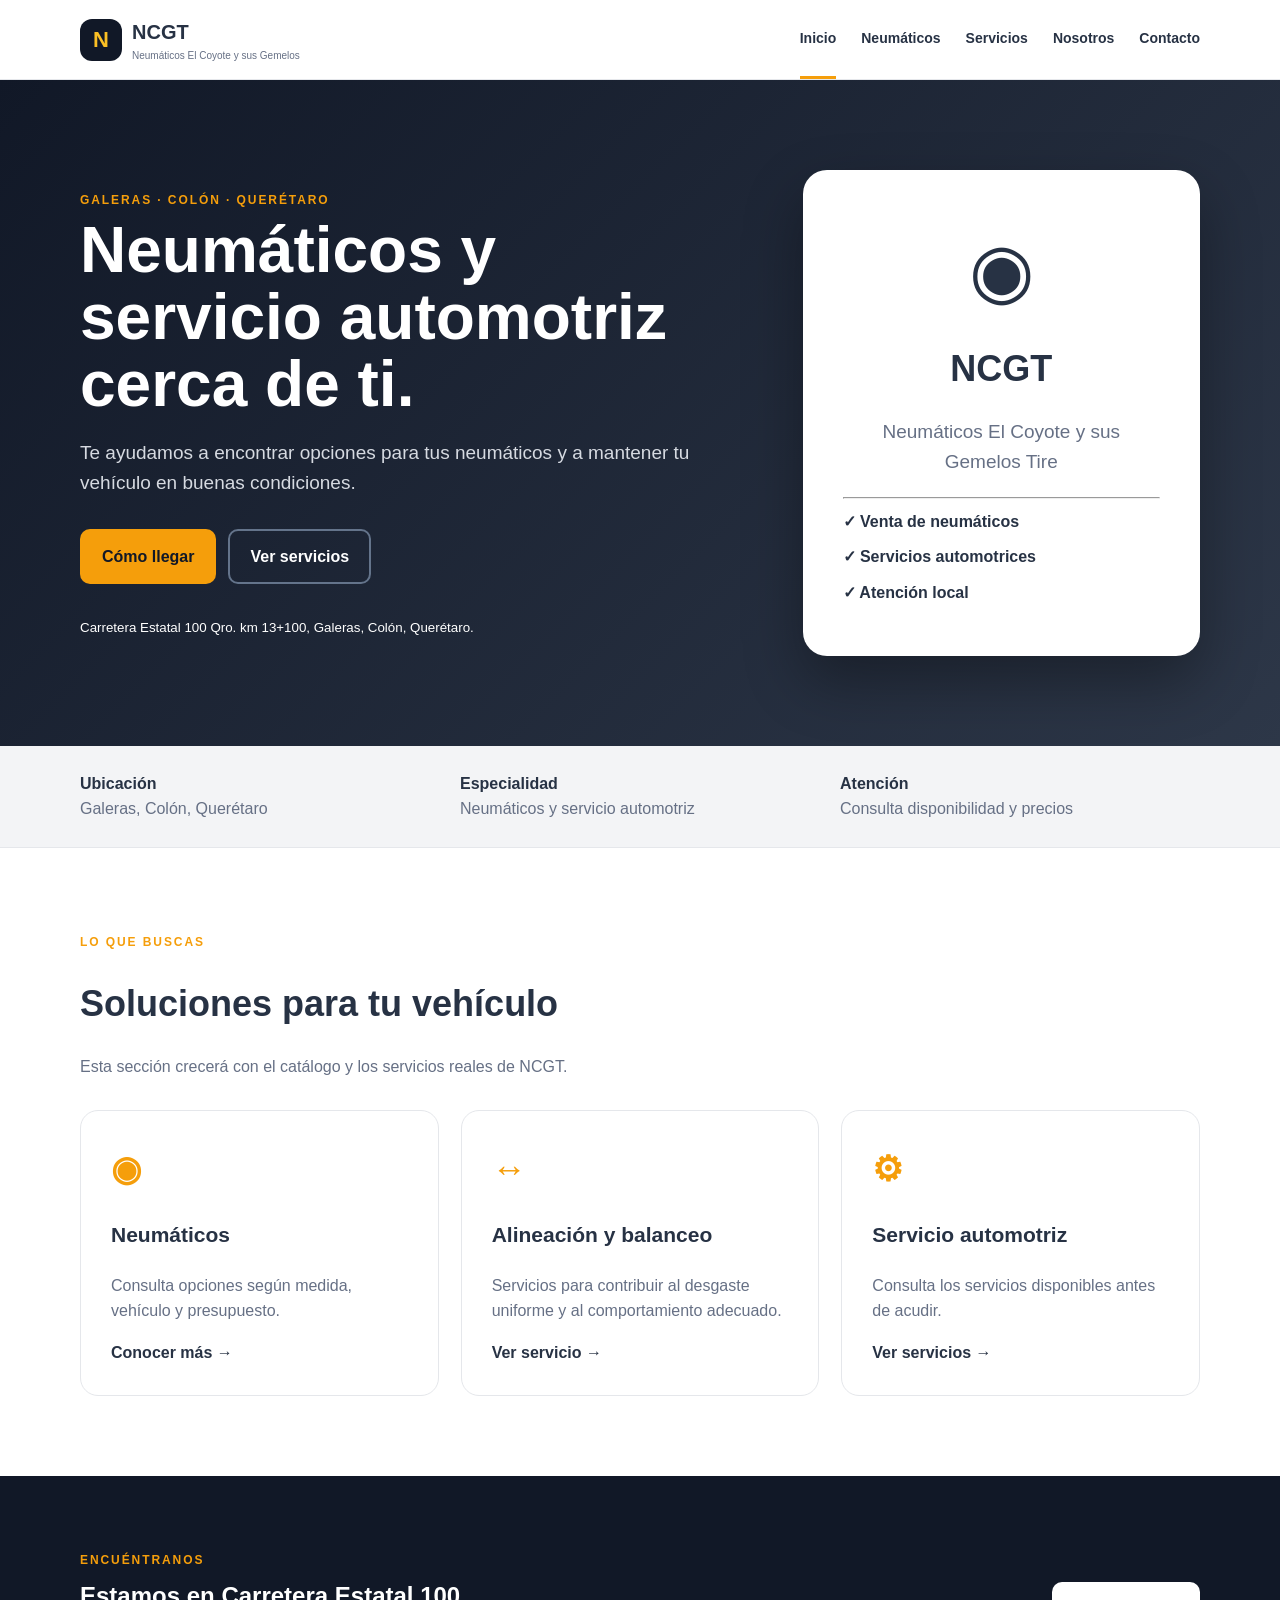
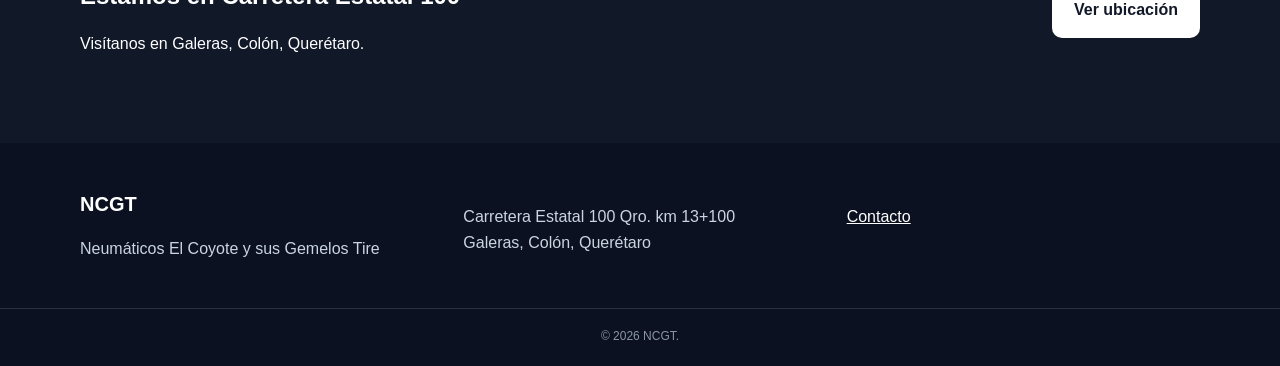
==== index.html @ edb780bc "Add files via upload" ====
<!doctype html><html lang="es-MX"><head>
<meta charset="utf-8"><meta name="viewport" content="width=device-width,initial-scale=1">
<title>NCGT | Neumáticos en Galeras, Querétaro</title>
<meta name="description" content="NCGT - Neumáticos El Coyote y sus Gemelos Tire. Venta de neumáticos y servicios automotrices en Galeras, Colón, Querétaro.">
<meta name="robots" content="index,follow"><link rel="stylesheet" href="assets/css/styles.css">
<script type="application/ld+json">{"@context":"https://schema.org","@type":"TireShop","name":"NCGT - Neumáticos El Coyote y sus Gemelos Tire","address":{"@type":"PostalAddress","streetAddress":"Carretera Estatal 100 Qro. km 13+100","addressLocality":"Galeras","addressRegion":"Querétaro","addressCountry":"MX"},"areaServed":["Galeras","Colón","Querétaro"],"sameAs":[]}</script>
</head><body>
<header><div class="container nav"><a class="brand" href="index.html"><b>N</b><span><strong>NCGT</strong><small>Neumáticos El Coyote y sus Gemelos</small></span></a><button class="menu">☰</button><nav><a class="active" href="index.html">Inicio</a><a href="neumaticos.html">Neumáticos</a><a href="servicios.html">Servicios</a><a href="nosotros.html">Nosotros</a><a href="contacto.html">Contacto</a></nav></div></header>
<main>
<section class="hero"><div class="container hero-grid"><div><label>GALERAS · COLÓN · QUERÉTARO</label><h1>Neumáticos y servicio automotriz cerca de ti.</h1><p>Te ayudamos a encontrar opciones para tus neumáticos y a mantener tu vehículo en buenas condiciones.</p><div class="actions"><a class="btn primary" href="contacto.html">Cómo llegar</a><a class="btn outline" href="servicios.html">Ver servicios</a></div><small>Carretera Estatal 100 Qro. km 13+100, Galeras, Colón, Querétaro.</small></div><div class="hero-card"><div class="wheel">◉</div><h2>NCGT</h2><p>Neumáticos El Coyote y sus Gemelos Tire</p><hr><strong>✓ Venta de neumáticos</strong><strong>✓ Servicios automotrices</strong><strong>✓ Atención local</strong></div></div></section>
<section class="strip"><div class="container strip-grid"><div><b>Ubicación</b><span>Galeras, Colón, Querétaro</span></div><div><b>Especialidad</b><span>Neumáticos y servicio automotriz</span></div><div><b>Atención</b><span>Consulta disponibilidad y precios</span></div></div></section>
<section class="section"><div class="container"><label>LO QUE BUSCAS</label><h2>Soluciones para tu vehículo</h2><p class="muted">Esta sección crecerá con el catálogo y los servicios reales de NCGT.</p><div class="cards"><article><i>◉</i><h3>Neumáticos</h3><p>Consulta opciones según medida, vehículo y presupuesto.</p><a href="neumaticos.html">Conocer más →</a></article><article><i>↔</i><h3>Alineación y balanceo</h3><p>Servicios para contribuir al desgaste uniforme y al comportamiento adecuado.</p><a href="servicios.html#alineacion">Ver servicio →</a></article><article><i>⚙</i><h3>Servicio automotriz</h3><p>Consulta los servicios disponibles antes de acudir.</p><a href="servicios.html">Ver servicios →</a></article></div></div></section>
<section class="dark"><div class="container cta"><div><label>ENCUÉNTRANOS</label><h2>Estamos en Carretera Estatal 100</h2><p>Visítanos en Galeras, Colón, Querétaro.</p></div><a class="btn light" href="contacto.html">Ver ubicación</a></div></section>
</main><footer><div class="container foot"><div><b>NCGT</b><p>Neumáticos El Coyote y sus Gemelos Tire</p></div><p>Carretera Estatal 100 Qro. km 13+100<br>Galeras, Colón, Querétaro</p><p><a href="contacto.html">Contacto</a></p></div><div class="bottom">© <span id="year"></span> NCGT.</div></footer><script src="assets/js/main.js"></script></body></html>
---- assets/css/styles.css ----
*{box-sizing:border-box} :root{--dark:#111827;--accent:#f59e0b;--text:#273244;--muted:#667085;--border:#e5e7eb}body{margin:0;font-family:Arial,Helvetica,sans-serif;color:var(--text);line-height:1.6}a{color:inherit}.container{width:min(1120px,92%);margin:auto}header{position:sticky;top:0;z-index:10;background:#fff;border-bottom:1px solid var(--border)}.nav{min-height:76px;display:flex;align-items:center;justify-content:space-between}.brand{display:flex;align-items:center;gap:10px;text-decoration:none}.brand>b{width:42px;height:42px;border-radius:12px;background:var(--dark);color:#fbbf24;display:grid;place-items:center;font-size:22px}.brand strong{display:block;font-size:20px}.brand small{display:block;color:var(--muted);font-size:10px}.nav nav{display:flex;gap:25px}.nav nav a{text-decoration:none;font-weight:bold;font-size:14px;padding:27px 0;border-bottom:3px solid transparent}.nav nav a:hover,.nav nav a.active{border-color:var(--accent)}.menu{display:none;border:0;background:none;font-size:25px}.hero{background:linear-gradient(135deg,#111827,#2d3748);color:white;padding:90px 0}.hero-grid{display:grid;grid-template-columns:1.25fr .75fr;gap:60px;align-items:center}.hero h1,.page h1{font-size:clamp(40px,6vw,64px);line-height:1.05;margin:5px 0 20px}.hero p{font-size:19px;color:#d6dae1}.hero label,.page label,.section>div>label,.dark label{color:var(--accent);font-size:12px;font-weight:800;letter-spacing:.16em}.actions{display:flex;gap:12px;margin:30px 0}.btn{display:inline-block;padding:13px 20px;border-radius:10px;text-decoration:none;font-weight:800;border:2px solid transparent}.primary{background:var(--accent);color:#111827}.outline{border-color:#64748b;color:#fff}.light{background:#fff;color:#111827}.hero-card{background:#fff;color:var(--text);border-radius:24px;padding:40px;box-shadow:0 25px 60px #0005}.hero-card .wheel{text-align:center;font-size:75px}.hero-card h2{text-align:center;font-size:36px;margin:10px}.hero-card p{text-align:center;color:var(--muted)}.hero-card strong{display:block;margin:10px 0}.strip{background:#f3f4f6;border-bottom:1px solid var(--border)}.strip-grid{display:grid;grid-template-columns:repeat(3,1fr);padding:25px 0;gap:20px}.strip-grid div{display:grid}.strip-grid span,.muted{color:var(--muted)}.section{padding:80px 0}.section h2{font-size:36px;line-height:1.15}.cards{display:grid;grid-template-columns:repeat(3,1fr);gap:22px;margin-top:30px}.cards article{padding:30px;border:1px solid var(--border);border-radius:18px}.cards i{font-size:35px;color:var(--accent);font-style:normal;font-weight:bold}.cards h3{font-size:21px}.cards p{color:var(--muted)}.cards a{font-weight:bold;text-decoration:none}.dark{background:var(--dark);color:white;padding:70px 0}.cta{display:flex;align-items:center;justify-content:space-between}.cta h2{margin:5px 0}.page{padding:75px 0;background:var(--dark);color:white}.page p{font-size:18px;color:#cbd5e1;max-width:720px}.box{margin-top:40px;padding:30px;border-radius:18px;background:#fff8e7;border:1px solid #f4d37d}.services{display:grid;gap:10px}.services article{display:grid;grid-template-columns:70px 1fr;gap:25px;padding:28px;border-bottom:1px solid var(--border)}.services article>b{color:var(--accent);font-size:24px}.services h2{margin:0;font-size:25px}.narrow{max-width:820px}.contact{display:grid;grid-template-columns:1fr 1fr;gap:35px}footer{background:#0b1120;color:#cbd5e1;padding:45px 0 20px}.foot{display:grid;grid-template-columns:1fr 1fr 1fr;gap:30px}.foot b{color:#fff;font-size:20px}.foot a{color:#fff}.bottom{text-align:center;border-top:1px solid #273244;margin-top:30px;padding-top:18px;font-size:12px;color:#8995a8}@media(max-width:800px){.nav nav{display:none;position:absolute;top:76px;left:0;right:0;background:#fff;padding:10px 4%;flex-direction:column;gap:0}.nav nav.open{display:flex}.nav nav a{padding:12px 0}.menu{display:block}.hero{padding:60px 0}.hero-grid,.contact{grid-template-columns:1fr}.cards,.strip-grid,.foot{grid-template-columns:1fr}.section{padding:60px 0}.cta{display:grid;gap:25px}}
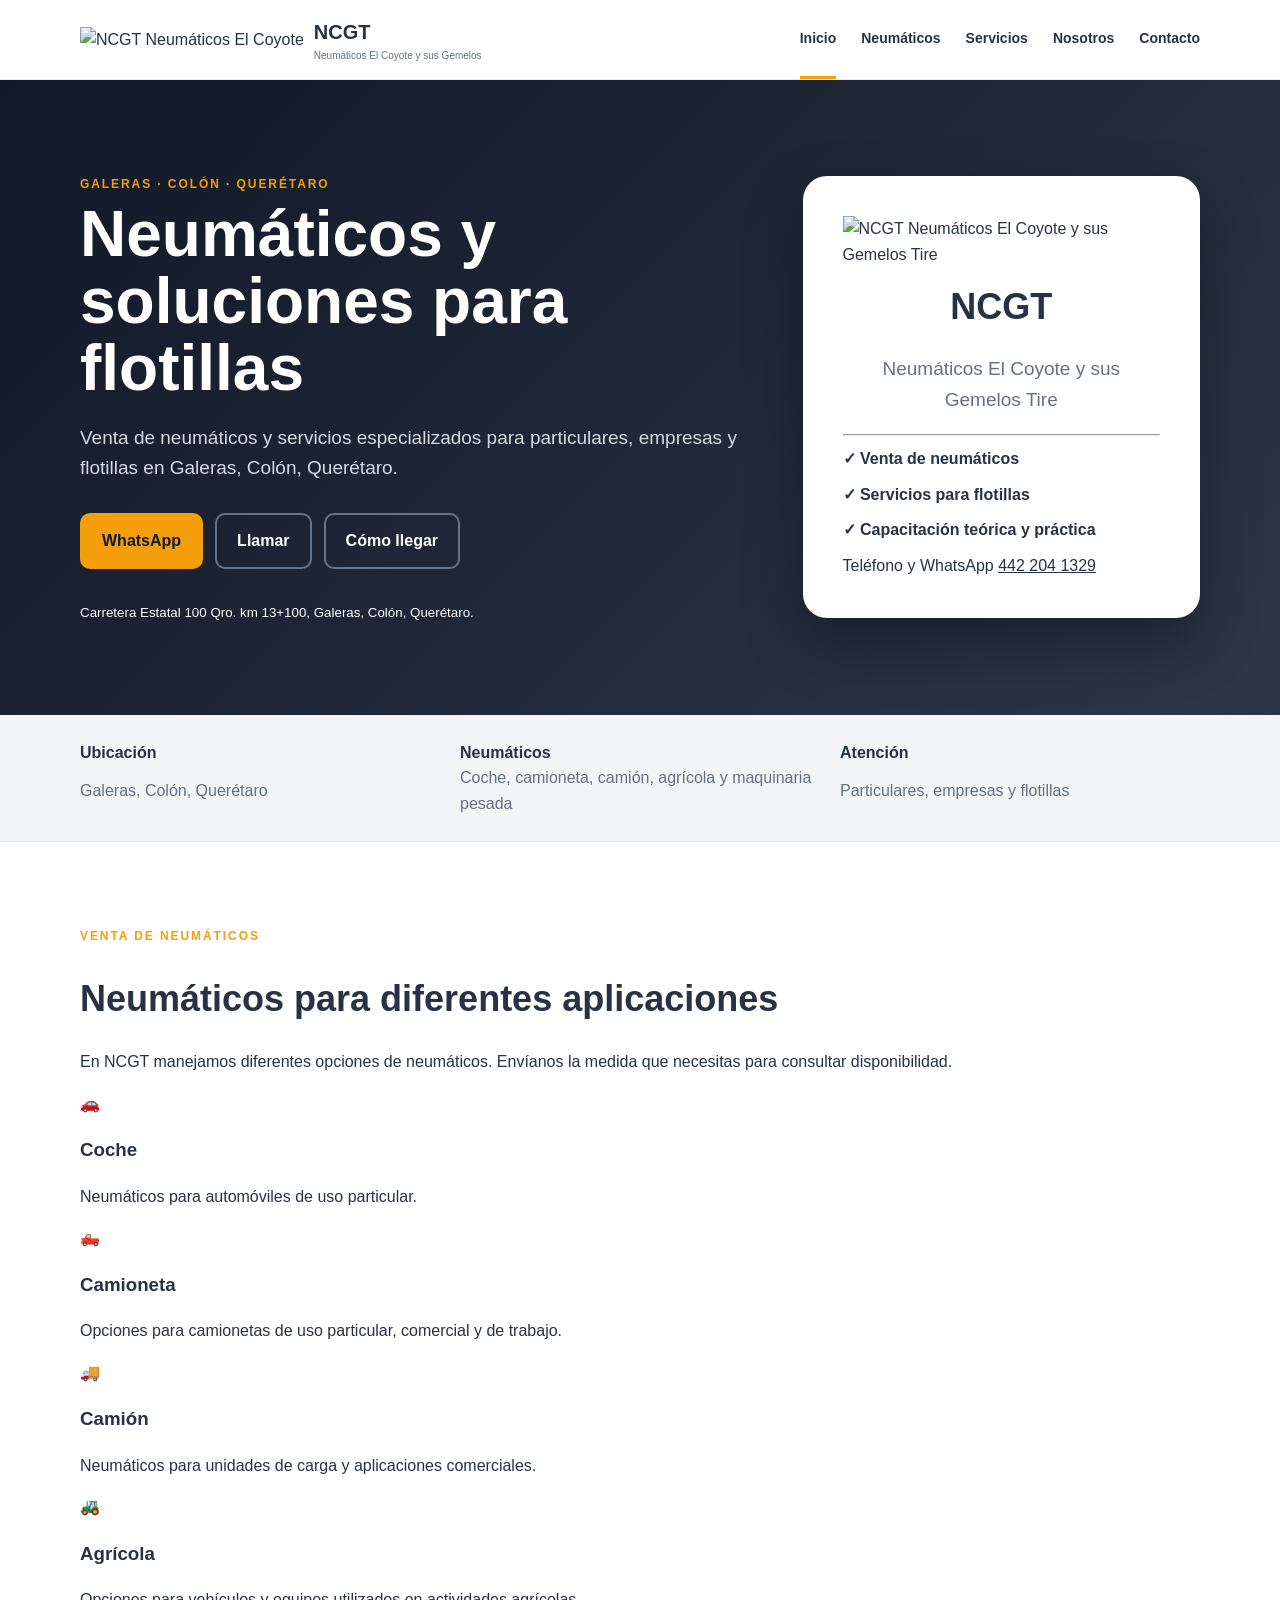
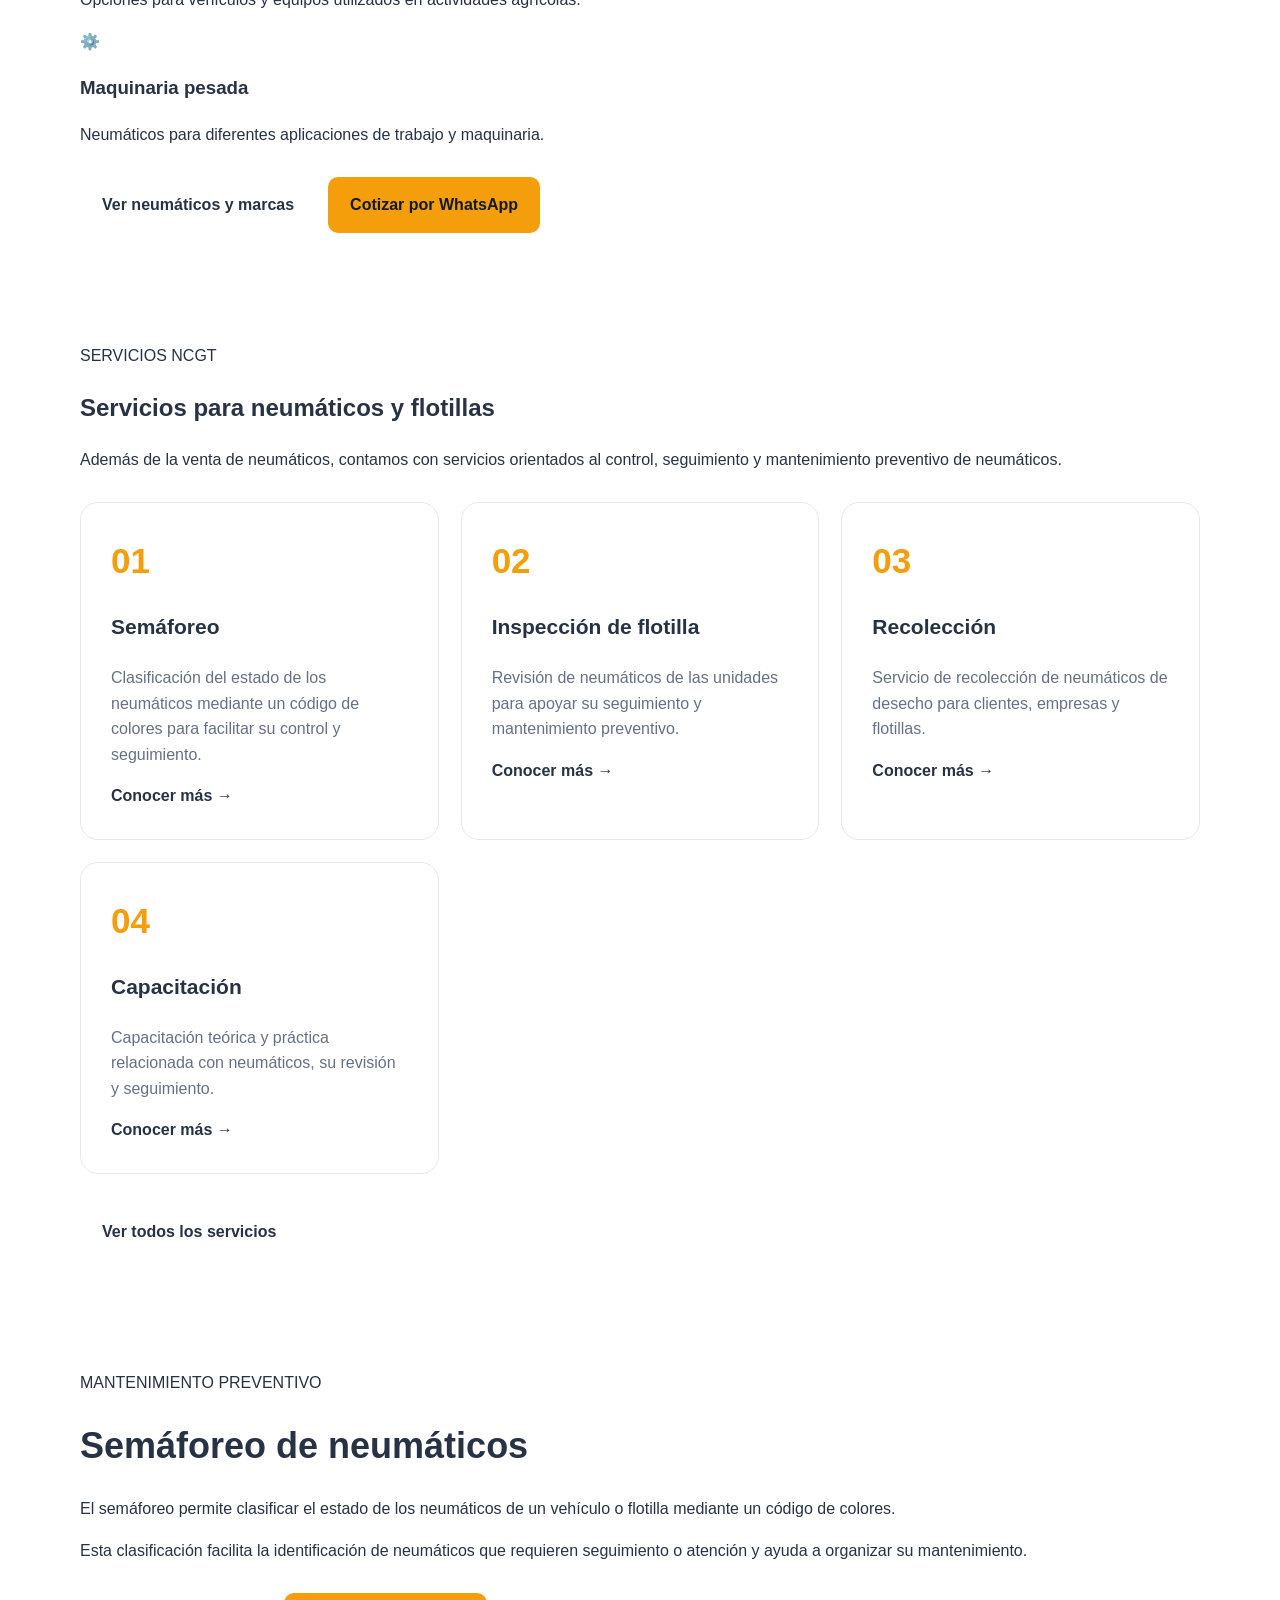
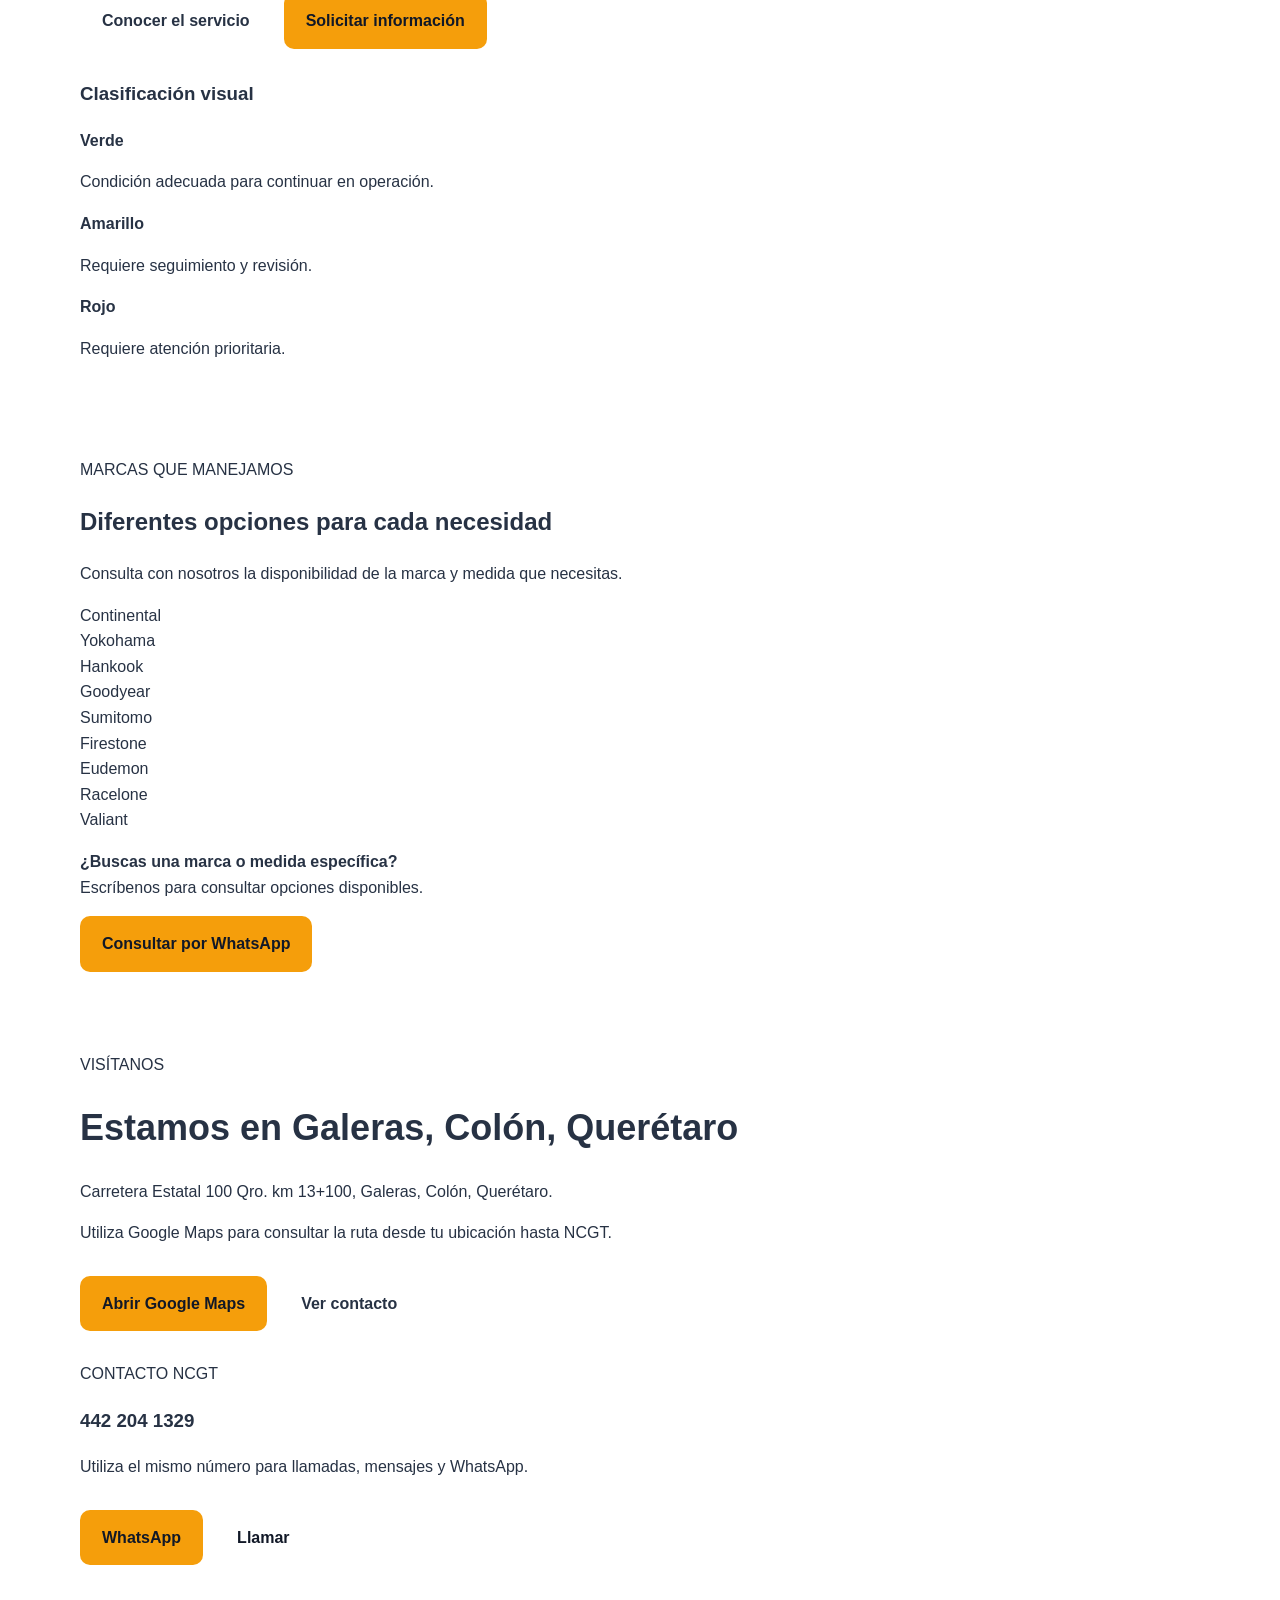
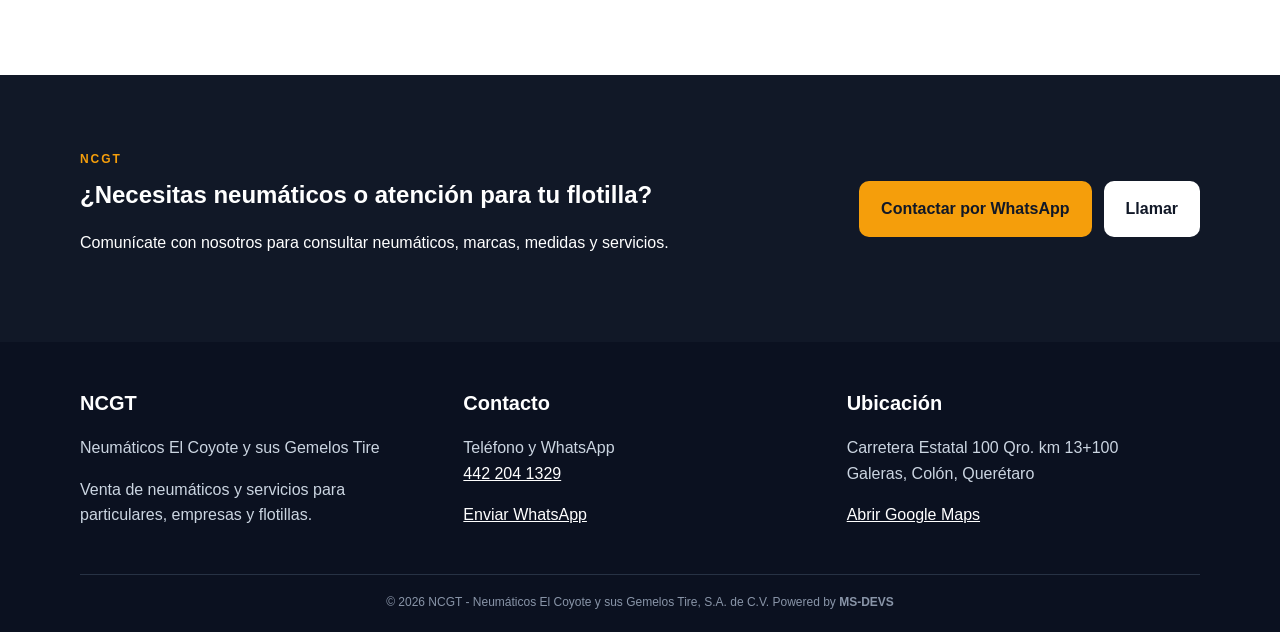
==== commit 7f314977: "Update index.html Actualiza sitio NCGT" ====
--- a/index.html
+++ b/index.html
@@ -1,14 +1,1072 @@
-<!doctype html><html lang="es-MX"><head>
-<meta charset="utf-8"><meta name="viewport" content="width=device-width,initial-scale=1">
-<title>NCGT | Neumáticos en Galeras, Querétaro</title>
-<meta name="description" content="NCGT - Neumáticos El Coyote y sus Gemelos Tire. Venta de neumáticos y servicios automotrices en Galeras, Colón, Querétaro.">
-<meta name="robots" content="index,follow"><link rel="stylesheet" href="assets/css/styles.css">
-<script type="application/ld+json">{"@context":"https://schema.org","@type":"TireShop","name":"NCGT - Neumáticos El Coyote y sus Gemelos Tire","address":{"@type":"PostalAddress","streetAddress":"Carretera Estatal 100 Qro. km 13+100","addressLocality":"Galeras","addressRegion":"Querétaro","addressCountry":"MX"},"areaServed":["Galeras","Colón","Querétaro"],"sameAs":[]}</script>
-</head><body>
-<header><div class="container nav"><a class="brand" href="index.html"><b>N</b><span><strong>NCGT</strong><small>Neumáticos El Coyote y sus Gemelos</small></span></a><button class="menu">☰</button><nav><a class="active" href="index.html">Inicio</a><a href="neumaticos.html">Neumáticos</a><a href="servicios.html">Servicios</a><a href="nosotros.html">Nosotros</a><a href="contacto.html">Contacto</a></nav></div></header>
-<main>
-<section class="hero"><div class="container hero-grid"><div><label>GALERAS · COLÓN · QUERÉTARO</label><h1>Neumáticos y servicio automotriz cerca de ti.</h1><p>Te ayudamos a encontrar opciones para tus neumáticos y a mantener tu vehículo en buenas condiciones.</p><div class="actions"><a class="btn primary" href="contacto.html">Cómo llegar</a><a class="btn outline" href="servicios.html">Ver servicios</a></div><small>Carretera Estatal 100 Qro. km 13+100, Galeras, Colón, Querétaro.</small></div><div class="hero-card"><div class="wheel">◉</div><h2>NCGT</h2><p>Neumáticos El Coyote y sus Gemelos Tire</p><hr><strong>✓ Venta de neumáticos</strong><strong>✓ Servicios automotrices</strong><strong>✓ Atención local</strong></div></div></section>
-<section class="strip"><div class="container strip-grid"><div><b>Ubicación</b><span>Galeras, Colón, Querétaro</span></div><div><b>Especialidad</b><span>Neumáticos y servicio automotriz</span></div><div><b>Atención</b><span>Consulta disponibilidad y precios</span></div></div></section>
-<section class="section"><div class="container"><label>LO QUE BUSCAS</label><h2>Soluciones para tu vehículo</h2><p class="muted">Esta sección crecerá con el catálogo y los servicios reales de NCGT.</p><div class="cards"><article><i>◉</i><h3>Neumáticos</h3><p>Consulta opciones según medida, vehículo y presupuesto.</p><a href="neumaticos.html">Conocer más →</a></article><article><i>↔</i><h3>Alineación y balanceo</h3><p>Servicios para contribuir al desgaste uniforme y al comportamiento adecuado.</p><a href="servicios.html#alineacion">Ver servicio →</a></article><article><i>⚙</i><h3>Servicio automotriz</h3><p>Consulta los servicios disponibles antes de acudir.</p><a href="servicios.html">Ver servicios →</a></article></div></div></section>
-<section class="dark"><div class="container cta"><div><label>ENCUÉNTRANOS</label><h2>Estamos en Carretera Estatal 100</h2><p>Visítanos en Galeras, Colón, Querétaro.</p></div><a class="btn light" href="contacto.html">Ver ubicación</a></div></section>
-</main><footer><div class="container foot"><div><b>NCGT</b><p>Neumáticos El Coyote y sus Gemelos Tire</p></div><p>Carretera Estatal 100 Qro. km 13+100<br>Galeras, Colón, Querétaro</p><p><a href="contacto.html">Contacto</a></p></div><div class="bottom">© <span id="year"></span> NCGT.</div></footer><script src="assets/js/main.js"></script></body></html>+<!DOCTYPE html>
+<html lang="es-MX">
+
+<head>
+
+    <meta charset="UTF-8">
+
+    <meta name="viewport" content="width=device-width, initial-scale=1.0">
+
+    <title>
+        Neumáticos en Galeras, Querétaro | NCGT El Coyote
+    </title>
+
+    <meta name="description"
+        content="Venta de neumáticos y servicios para flotillas en Galeras, Colón, Querétaro. NCGT El Coyote: neumáticos, semáforeo, inspección de flotillas y capacitación.">
+
+    <meta name="robots" content="index, follow">
+
+    <link rel="stylesheet" href="assets/css/styles.css">
+
+
+    <!-- ========================================
+       DATOS ESTRUCTURADOS
+  ========================================= -->
+
+    <script type="application/ld+json">
+  {
+    "@context": "https://schema.org",
+    "@type": "TireShop",
+    "name": "NCGT - Neumáticos El Coyote y sus Gemelos Tire",
+    "description": "Venta de neumáticos y servicios especializados para particulares, empresas y flotillas.",
+    "telephone": "+52 442 204 1329",
+    "address": {
+      "@type": "PostalAddress",
+      "streetAddress": "Carretera Estatal 100 Qro. km 13+100",
+      "addressLocality": "Galeras",
+      "addressRegion": "Querétaro",
+      "addressCountry": "MX"
+    },
+    "areaServed": [
+      "Galeras",
+      "Colón",
+      "Querétaro"
+    ]
+  }
+  </script>
+
+</head>
+
+
+<body>
+
+
+    <!-- ========================================
+     HEADER
+========================================= -->
+
+    <header>
+
+        <div class="container nav">
+
+            <a class="brand" href="index.html" aria-label="NCGT - Inicio">
+
+                <img src="assets/img/logo-ncgt.jpeg" alt="NCGT Neumáticos El Coyote" class="brand-logo">
+
+                <span>
+
+                    <strong>
+                        NCGT
+                    </strong>
+
+                    <small>
+                        Neumáticos El Coyote y sus Gemelos
+                    </small>
+
+                </span>
+
+            </a>
+
+
+            <button class="menu" aria-label="Abrir menú" aria-expanded="false">
+                ☰
+            </button>
+
+
+            <nav>
+
+                <a href="index.html" class="active">
+                    Inicio
+                </a>
+
+                <a href="neumaticos.html">
+                    Neumáticos
+                </a>
+
+                <a href="servicios.html">
+                    Servicios
+                </a>
+
+                <a href="nosotros.html">
+                    Nosotros
+                </a>
+
+                <a href="contacto.html">
+                    Contacto
+                </a>
+
+            </nav>
+
+        </div>
+
+    </header>
+
+
+
+    <main>
+
+
+        <!-- ========================================
+     HERO
+========================================= -->
+
+        <section class="hero">
+
+            <div class="container hero-grid">
+
+
+                <!-- TEXTO -->
+
+                <div>
+
+                    <label>
+                        GALERAS · COLÓN · QUERÉTARO
+                    </label>
+
+
+                    <h1>
+                        Neumáticos y soluciones para flotillas
+                    </h1>
+
+
+                    <p>
+                        Venta de neumáticos y servicios especializados
+                        para particulares, empresas y flotillas en
+                        Galeras, Colón, Querétaro.
+                    </p>
+
+
+                    <div class="actions">
+
+                        <a class="btn primary"
+                            href="https://wa.me/524422041329?text=Hola%20NCGT%2C%20quiero%20solicitar%20informaci%C3%B3n."
+                            target="_blank" rel="noopener">
+                            WhatsApp
+                        </a>
+
+
+                        <a class="btn outline" href="tel:+524422041329">
+                            Llamar
+                        </a>
+
+
+                        <a class="btn outline" href="contacto.html">
+                            Cómo llegar
+                        </a>
+
+                    </div>
+
+
+                    <small>
+                        Carretera Estatal 100 Qro. km 13+100,
+                        Galeras, Colón, Querétaro.
+                    </small>
+
+                </div>
+
+
+
+                <!-- TARJETA PRINCIPAL -->
+
+                <div class="hero-card">
+
+                    <img src="assets/img/logo-ncgt.jpeg" alt="NCGT Neumáticos El Coyote y sus Gemelos Tire"
+                        class="hero-logo">
+
+
+                    <h2>
+                        NCGT
+                    </h2>
+
+
+                    <p>
+                        Neumáticos El Coyote y sus Gemelos Tire
+                    </p>
+
+
+                    <hr>
+
+
+                    <strong>
+                        ✓ Venta de neumáticos
+                    </strong>
+
+                    <strong>
+                        ✓ Servicios para flotillas
+                    </strong>
+
+                    <strong>
+                        ✓ Capacitación teórica y práctica
+                    </strong>
+
+
+                    <div class="hero-contact">
+
+                        <span>
+                            Teléfono y WhatsApp
+                        </span>
+
+                        <a href="tel:+524422041329">
+                            442 204 1329
+                        </a>
+
+                    </div>
+
+                </div>
+
+
+            </div>
+
+        </section>
+
+
+
+        <!-- ========================================
+     INFORMACIÓN RÁPIDA
+========================================= -->
+
+        <section class="strip">
+
+            <div class="container strip-grid">
+
+
+                <div>
+
+                    <b>
+                        Ubicación
+                    </b>
+
+                    <span>
+                        Galeras, Colón, Querétaro
+                    </span>
+
+                </div>
+
+
+                <div>
+
+                    <b>
+                        Neumáticos
+                    </b>
+
+                    <span>
+                        Coche, camioneta, camión, agrícola y maquinaria pesada
+                    </span>
+
+                </div>
+
+
+                <div>
+
+                    <b>
+                        Atención
+                    </b>
+
+                    <span>
+                        Particulares, empresas y flotillas
+                    </span>
+
+                </div>
+
+
+            </div>
+
+        </section>
+
+
+
+        <!-- ========================================
+     NEUMÁTICOS
+========================================= -->
+
+        <section class="section">
+
+            <div class="container">
+
+
+                <label>
+                    VENTA DE NEUMÁTICOS
+                </label>
+
+
+                <h2>
+                    Neumáticos para diferentes aplicaciones
+                </h2>
+
+
+                <p class="section-intro">
+                    En NCGT manejamos diferentes opciones de neumáticos.
+                    Envíanos la medida que necesitas para consultar
+                    disponibilidad.
+                </p>
+
+
+
+                <div class="tire-grid">
+
+
+                    <article class="tire-card">
+
+                        <div class="tire-icon">
+                            🚗
+                        </div>
+
+                        <h3>
+                            Coche
+                        </h3>
+
+                        <p>
+                            Neumáticos para automóviles de uso particular.
+                        </p>
+
+                    </article>
+
+
+
+                    <article class="tire-card">
+
+                        <div class="tire-icon">
+                            🛻
+                        </div>
+
+                        <h3>
+                            Camioneta
+                        </h3>
+
+                        <p>
+                            Opciones para camionetas de uso particular,
+                            comercial y de trabajo.
+                        </p>
+
+                    </article>
+
+
+
+                    <article class="tire-card">
+
+                        <div class="tire-icon">
+                            🚚
+                        </div>
+
+                        <h3>
+                            Camión
+                        </h3>
+
+                        <p>
+                            Neumáticos para unidades de carga y
+                            aplicaciones comerciales.
+                        </p>
+
+                    </article>
+
+
+
+                    <article class="tire-card">
+
+                        <div class="tire-icon">
+                            🚜
+                        </div>
+
+                        <h3>
+                            Agrícola
+                        </h3>
+
+                        <p>
+                            Opciones para vehículos y equipos utilizados
+                            en actividades agrícolas.
+                        </p>
+
+                    </article>
+
+
+
+                    <article class="tire-card">
+
+                        <div class="tire-icon">
+                            ⚙️
+                        </div>
+
+                        <h3>
+                            Maquinaria pesada
+                        </h3>
+
+                        <p>
+                            Neumáticos para diferentes aplicaciones
+                            de trabajo y maquinaria.
+                        </p>
+
+                    </article>
+
+
+                </div>
+
+
+
+                <div class="actions">
+
+                    <a class="btn blue" href="neumaticos.html">
+                        Ver neumáticos y marcas
+                    </a>
+
+
+                    <a class="btn primary"
+                        href="https://wa.me/524422041329?text=Hola%20NCGT%2C%20quiero%20cotizar%20neum%C3%A1ticos.%20La%20medida%20que%20necesito%20es%3A%20"
+                        target="_blank" rel="noopener">
+                        Cotizar por WhatsApp
+                    </a>
+
+                </div>
+
+
+            </div>
+
+        </section>
+
+
+
+        <!-- ========================================
+     SERVICIOS
+========================================= -->
+
+        <section class="brands-section">
+
+            <div class="container">
+
+
+                <div class="brands-heading">
+
+                    <label>
+                        SERVICIOS NCGT
+                    </label>
+
+                    <h2>
+                        Servicios para neumáticos y flotillas
+                    </h2>
+
+                    <p>
+                        Además de la venta de neumáticos, contamos con
+                        servicios orientados al control, seguimiento y
+                        mantenimiento preventivo de neumáticos.
+                    </p>
+
+                </div>
+
+
+
+                <div class="cards">
+
+
+                    <!-- SEMÁFOREO -->
+
+                    <article>
+
+                        <i>01</i>
+
+                        <h3>
+                            Semáforeo
+                        </h3>
+
+                        <p>
+                            Clasificación del estado de los neumáticos
+                            mediante un código de colores para facilitar
+                            su control y seguimiento.
+                        </p>
+
+                        <a href="servicios.html#semaforeo">
+                            Conocer más →
+                        </a>
+
+                    </article>
+
+
+
+                    <!-- INSPECCIÓN -->
+
+                    <article>
+
+                        <i>02</i>
+
+                        <h3>
+                            Inspección de flotilla
+                        </h3>
+
+                        <p>
+                            Revisión de neumáticos de las unidades para
+                            apoyar su seguimiento y mantenimiento
+                            preventivo.
+                        </p>
+
+                        <a href="servicios.html#flotillas">
+                            Conocer más →
+                        </a>
+
+                    </article>
+
+
+
+                    <!-- RECOLECCIÓN -->
+
+                    <article>
+
+                        <i>03</i>
+
+                        <h3>
+                            Recolección
+                        </h3>
+
+                        <p>
+                            Servicio de recolección de neumáticos de
+                            desecho para clientes, empresas y flotillas.
+                        </p>
+
+                        <a href="servicios.html#recoleccion">
+                            Conocer más →
+                        </a>
+
+                    </article>
+
+
+
+                    <!-- CAPACITACIÓN -->
+
+                    <article>
+
+                        <i>04</i>
+
+                        <h3>
+                            Capacitación
+                        </h3>
+
+                        <p>
+                            Capacitación teórica y práctica relacionada
+                            con neumáticos, su revisión y seguimiento.
+                        </p>
+
+                        <a href="servicios.html#capacitacion">
+                            Conocer más →
+                        </a>
+
+                    </article>
+
+
+                </div>
+
+
+
+                <div class="actions">
+
+                    <a class="btn blue" href="servicios.html">
+                        Ver todos los servicios
+                    </a>
+
+                </div>
+
+
+            </div>
+
+        </section>
+
+
+
+        <!-- ========================================
+     SEMÁFOREO DESTACADO
+========================================= -->
+
+        <section class="section">
+
+            <div class="container">
+
+
+                <div class="service-detail-grid">
+
+
+                    <div>
+
+                        <label>
+                            MANTENIMIENTO PREVENTIVO
+                        </label>
+
+
+                        <h2>
+                            Semáforeo de neumáticos
+                        </h2>
+
+
+                        <p>
+                            El semáforeo permite clasificar el estado de
+                            los neumáticos de un vehículo o flotilla
+                            mediante un código de colores.
+                        </p>
+
+
+                        <p>
+                            Esta clasificación facilita la identificación
+                            de neumáticos que requieren seguimiento o
+                            atención y ayuda a organizar su mantenimiento.
+                        </p>
+
+
+                        <div class="actions">
+
+                            <a class="btn blue" href="servicios.html#semaforeo">
+                                Conocer el servicio
+                            </a>
+
+
+                            <a class="btn primary"
+                                href="https://wa.me/524422041329?text=Hola%20NCGT%2C%20quiero%20informaci%C3%B3n%20sobre%20el%20servicio%20de%20sem%C3%A1foreo."
+                                target="_blank" rel="noopener">
+                                Solicitar información
+                            </a>
+
+                        </div>
+
+                    </div>
+
+
+
+                    <!-- SEMÁFORO -->
+
+                    <div class="traffic-card">
+
+                        <h3>
+                            Clasificación visual
+                        </h3>
+
+
+                        <div class="traffic-item green">
+
+                            <span class="traffic-light"></span>
+
+                            <div>
+
+                                <strong>
+                                    Verde
+                                </strong>
+
+                                <p>
+                                    Condición adecuada para continuar
+                                    en operación.
+                                </p>
+
+                            </div>
+
+                        </div>
+
+
+
+                        <div class="traffic-item yellow">
+
+                            <span class="traffic-light"></span>
+
+                            <div>
+
+                                <strong>
+                                    Amarillo
+                                </strong>
+
+                                <p>
+                                    Requiere seguimiento y revisión.
+                                </p>
+
+                            </div>
+
+                        </div>
+
+
+
+                        <div class="traffic-item red">
+
+                            <span class="traffic-light"></span>
+
+                            <div>
+
+                                <strong>
+                                    Rojo
+                                </strong>
+
+                                <p>
+                                    Requiere atención prioritaria.
+                                </p>
+
+                            </div>
+
+                        </div>
+
+
+                    </div>
+
+
+                </div>
+
+            </div>
+
+        </section>
+
+
+
+        <!-- ========================================
+     MARCAS
+========================================= -->
+
+        <section class="brands-section">
+
+            <div class="container">
+
+
+                <div class="brands-heading">
+
+                    <label>
+                        MARCAS QUE MANEJAMOS
+                    </label>
+
+                    <h2>
+                        Diferentes opciones para cada necesidad
+                    </h2>
+
+                    <p>
+                        Consulta con nosotros la disponibilidad de la
+                        marca y medida que necesitas.
+                    </p>
+
+                </div>
+
+
+
+                <div class="brand-grid">
+
+                    <div class="brand-item">
+                        Continental
+                    </div>
+
+                    <div class="brand-item">
+                        Yokohama
+                    </div>
+
+                    <div class="brand-item">
+                        Hankook
+                    </div>
+
+                    <div class="brand-item">
+                        Goodyear
+                    </div>
+
+                    <div class="brand-item">
+                        Sumitomo
+                    </div>
+
+                    <div class="brand-item">
+                        Firestone
+                    </div>
+
+                    <div class="brand-item">
+                        Eudemon
+                    </div>
+
+                    <div class="brand-item">
+                        Racelone
+                    </div>
+
+                    <div class="brand-item">
+                        Valiant
+                    </div>
+
+                </div>
+
+
+
+                <div class="brands-contact">
+
+                    <p>
+
+                        <strong>
+                            ¿Buscas una marca o medida específica?
+                        </strong>
+
+                        <br>
+
+                        Escríbenos para consultar opciones disponibles.
+
+                    </p>
+
+
+                    <a class="btn primary"
+                        href="https://wa.me/524422041329?text=Hola%20NCGT%2C%20busco%20una%20marca%20o%20medida%20espec%C3%ADfica%20de%20neum%C3%A1tico."
+                        target="_blank" rel="noopener">
+                        Consultar por WhatsApp
+                    </a>
+
+                </div>
+
+
+            </div>
+
+        </section>
+
+
+
+        <!-- ========================================
+     UBICACIÓN Y CONTACTO
+========================================= -->
+
+        <section class="section">
+
+            <div class="container">
+
+
+                <div class="service-detail-grid">
+
+
+                    <div>
+
+                        <label>
+                            VISÍTANOS
+                        </label>
+
+
+                        <h2>
+                            Estamos en Galeras, Colón, Querétaro
+                        </h2>
+
+
+                        <p>
+                            Carretera Estatal 100 Qro. km 13+100,
+                            Galeras, Colón, Querétaro.
+                        </p>
+
+
+                        <p>
+                            Utiliza Google Maps para consultar la ruta
+                            desde tu ubicación hasta NCGT.
+                        </p>
+
+
+                        <div class="actions">
+
+                            <a class="btn primary" href="https://maps.app.goo.gl/eABoAPggVpz8Adeb8" target="_blank"
+                                rel="noopener">
+                                Abrir Google Maps
+                            </a>
+
+
+                            <a class="btn blue" href="contacto.html">
+                                Ver contacto
+                            </a>
+
+                        </div>
+
+                    </div>
+
+
+
+                    <div class="service-info-card">
+
+                        <span>
+                            CONTACTO NCGT
+                        </span>
+
+
+                        <h3>
+                            442 204 1329
+                        </h3>
+
+
+                        <p>
+                            Utiliza el mismo número para llamadas,
+                            mensajes y WhatsApp.
+                        </p>
+
+
+                        <div class="actions">
+
+                            <a class="btn primary"
+                                href="https://wa.me/524422041329?text=Hola%20NCGT%2C%20quiero%20solicitar%20informaci%C3%B3n."
+                                target="_blank" rel="noopener">
+                                WhatsApp
+                            </a>
+
+
+                            <a class="btn light" href="tel:+524422041329">
+                                Llamar
+                            </a>
+
+                        </div>
+
+                    </div>
+
+
+                </div>
+
+            </div>
+
+        </section>
+
+
+
+        <!-- ========================================
+     CTA FINAL
+========================================= -->
+
+        <section class="dark">
+
+            <div class="container cta">
+
+
+                <div>
+
+                    <label>
+                        NCGT
+                    </label>
+
+
+                    <h2>
+                        ¿Necesitas neumáticos o atención para tu flotilla?
+                    </h2>
+
+
+                    <p>
+                        Comunícate con nosotros para consultar
+                        neumáticos, marcas, medidas y servicios.
+                    </p>
+
+                </div>
+
+
+
+                <div class="actions">
+
+                    <a class="btn primary"
+                        href="https://wa.me/524422041329?text=Hola%20NCGT%2C%20quiero%20solicitar%20informaci%C3%B3n."
+                        target="_blank" rel="noopener">
+                        Contactar por WhatsApp
+                    </a>
+
+
+                    <a class="btn light" href="tel:+524422041329">
+                        Llamar
+                    </a>
+
+                </div>
+
+
+            </div>
+
+        </section>
+
+
+    </main>
+
+
+
+    <!-- ========================================
+     FOOTER
+========================================= -->
+
+    <footer>
+
+        <div class="container foot">
+
+
+            <div>
+
+                <b>
+                    NCGT
+                </b>
+
+                <p>
+                    Neumáticos El Coyote y sus Gemelos Tire
+                </p>
+
+                <p>
+                    Venta de neumáticos y servicios para
+                    particulares, empresas y flotillas.
+                </p>
+
+            </div>
+
+
+
+            <div>
+
+                <b>
+                    Contacto
+                </b>
+
+                <p>
+                    Teléfono y WhatsApp
+                    <br>
+
+                    <a href="tel:+524422041329">
+                        442 204 1329
+                    </a>
+                </p>
+
+                <p>
+
+                    <a href="https://wa.me/524422041329" target="_blank" rel="noopener">
+                        Enviar WhatsApp
+                    </a>
+
+                </p>
+
+            </div>
+
+
+
+            <div>
+
+                <b>
+                    Ubicación
+                </b>
+
+                <p>
+                    Carretera Estatal 100 Qro. km 13+100
+                    <br>
+                    Galeras, Colón, Querétaro
+                </p>
+
+                <p>
+
+                    <a href="https://maps.app.goo.gl/eABoAPggVpz8Adeb8" target="_blank" rel="noopener">
+                        Abrir Google Maps
+                    </a>
+
+                </p>
+
+            </div>
+
+
+        </div>
+
+
+
+        <div class="container bottom">
+            <span>
+                © <span id="year"></span>
+                NCGT - Neumáticos El Coyote y sus Gemelos Tire, S.A. de C.V.
+            </span>
+
+            <span class="powered">
+                Powered by <strong>MS-DEVS</strong>
+            </span>
+        </div>
+
+    </footer>
+
+
+    <script src="assets/js/main.js"></script>
+
+
+</body>
+
+</html>
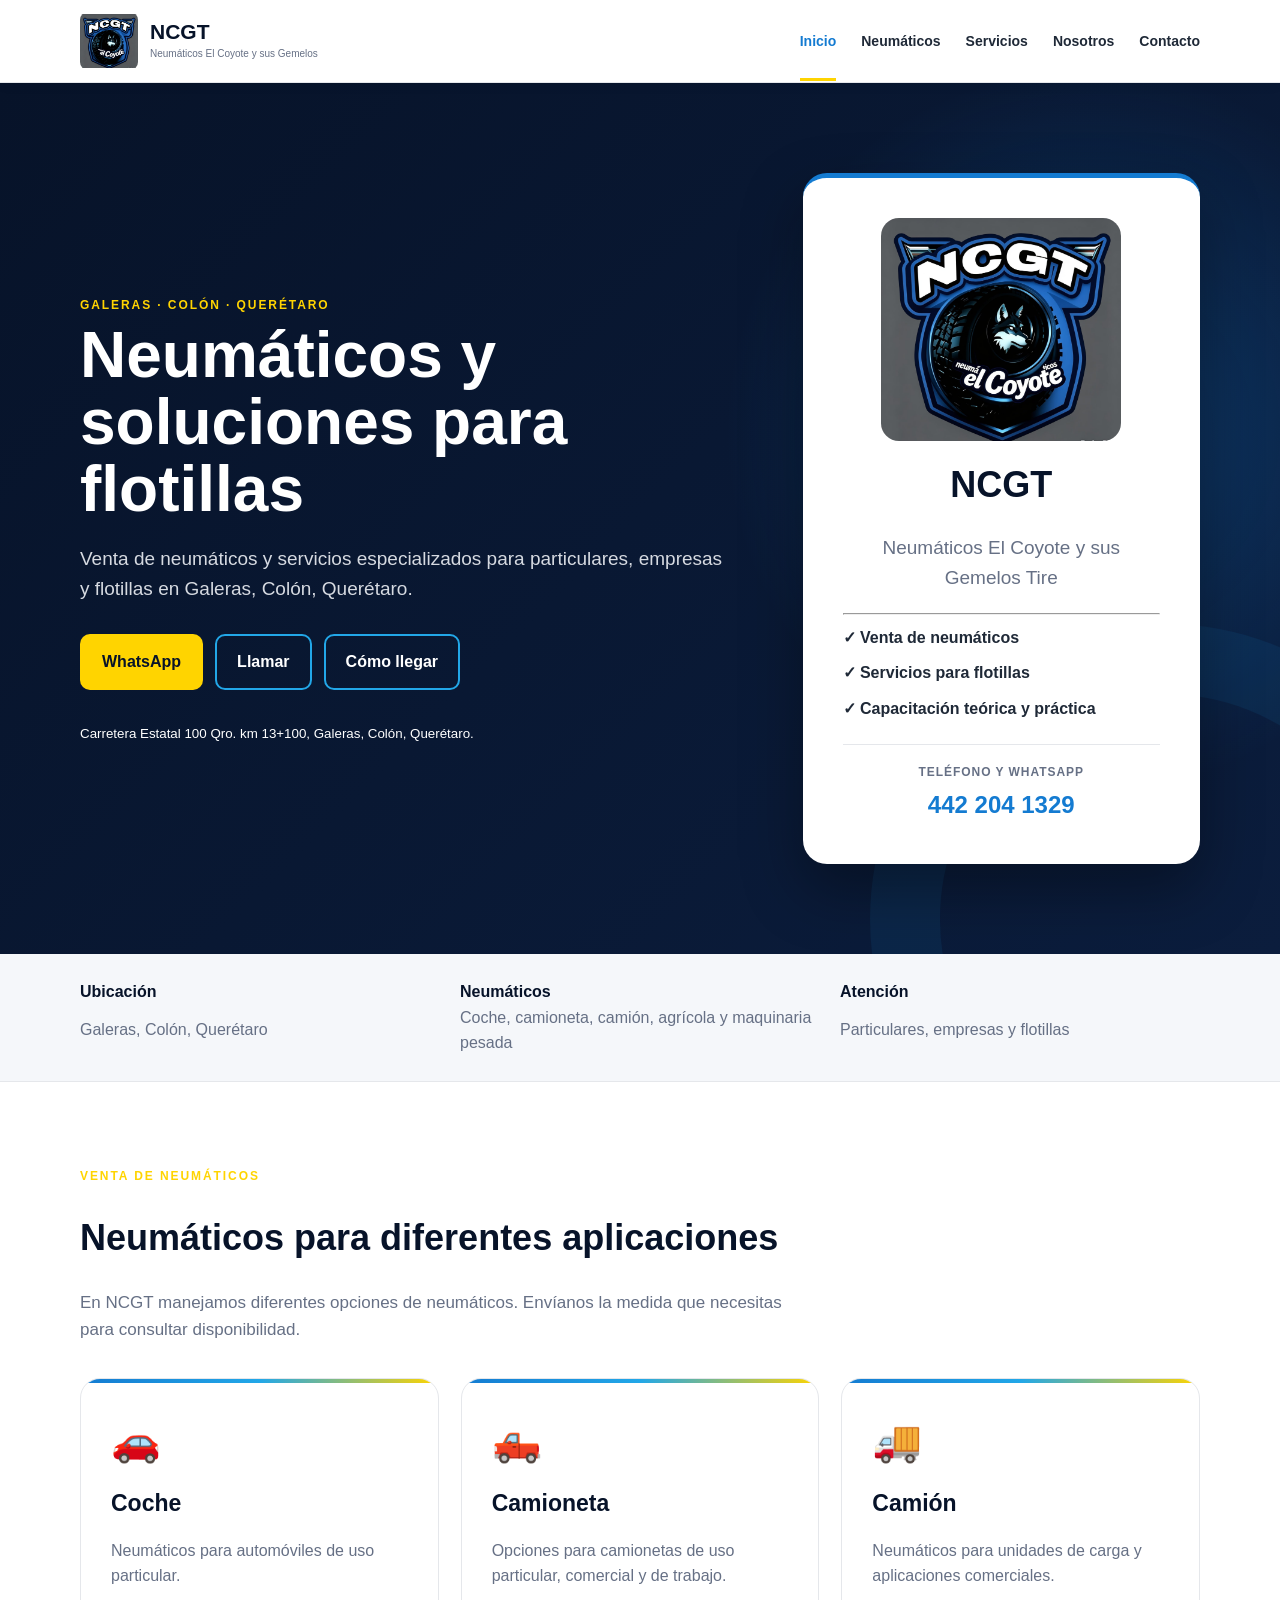
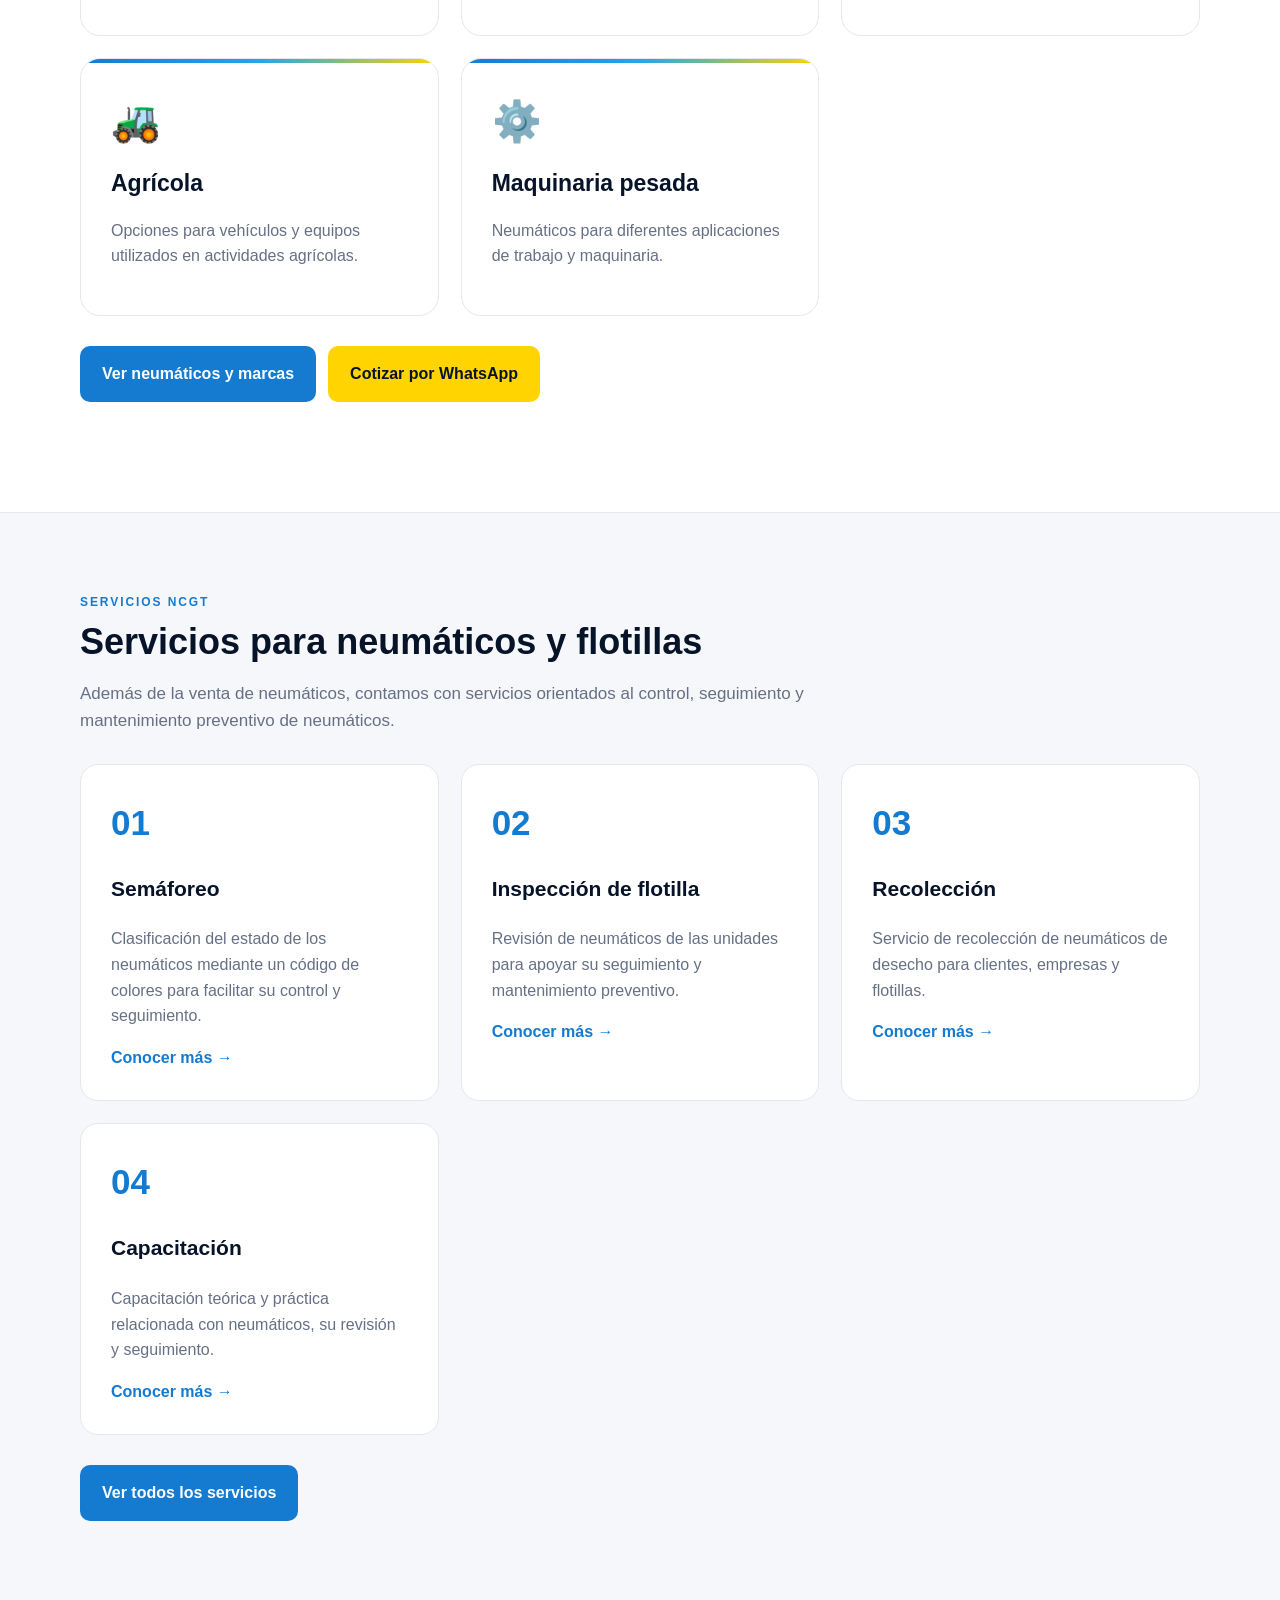
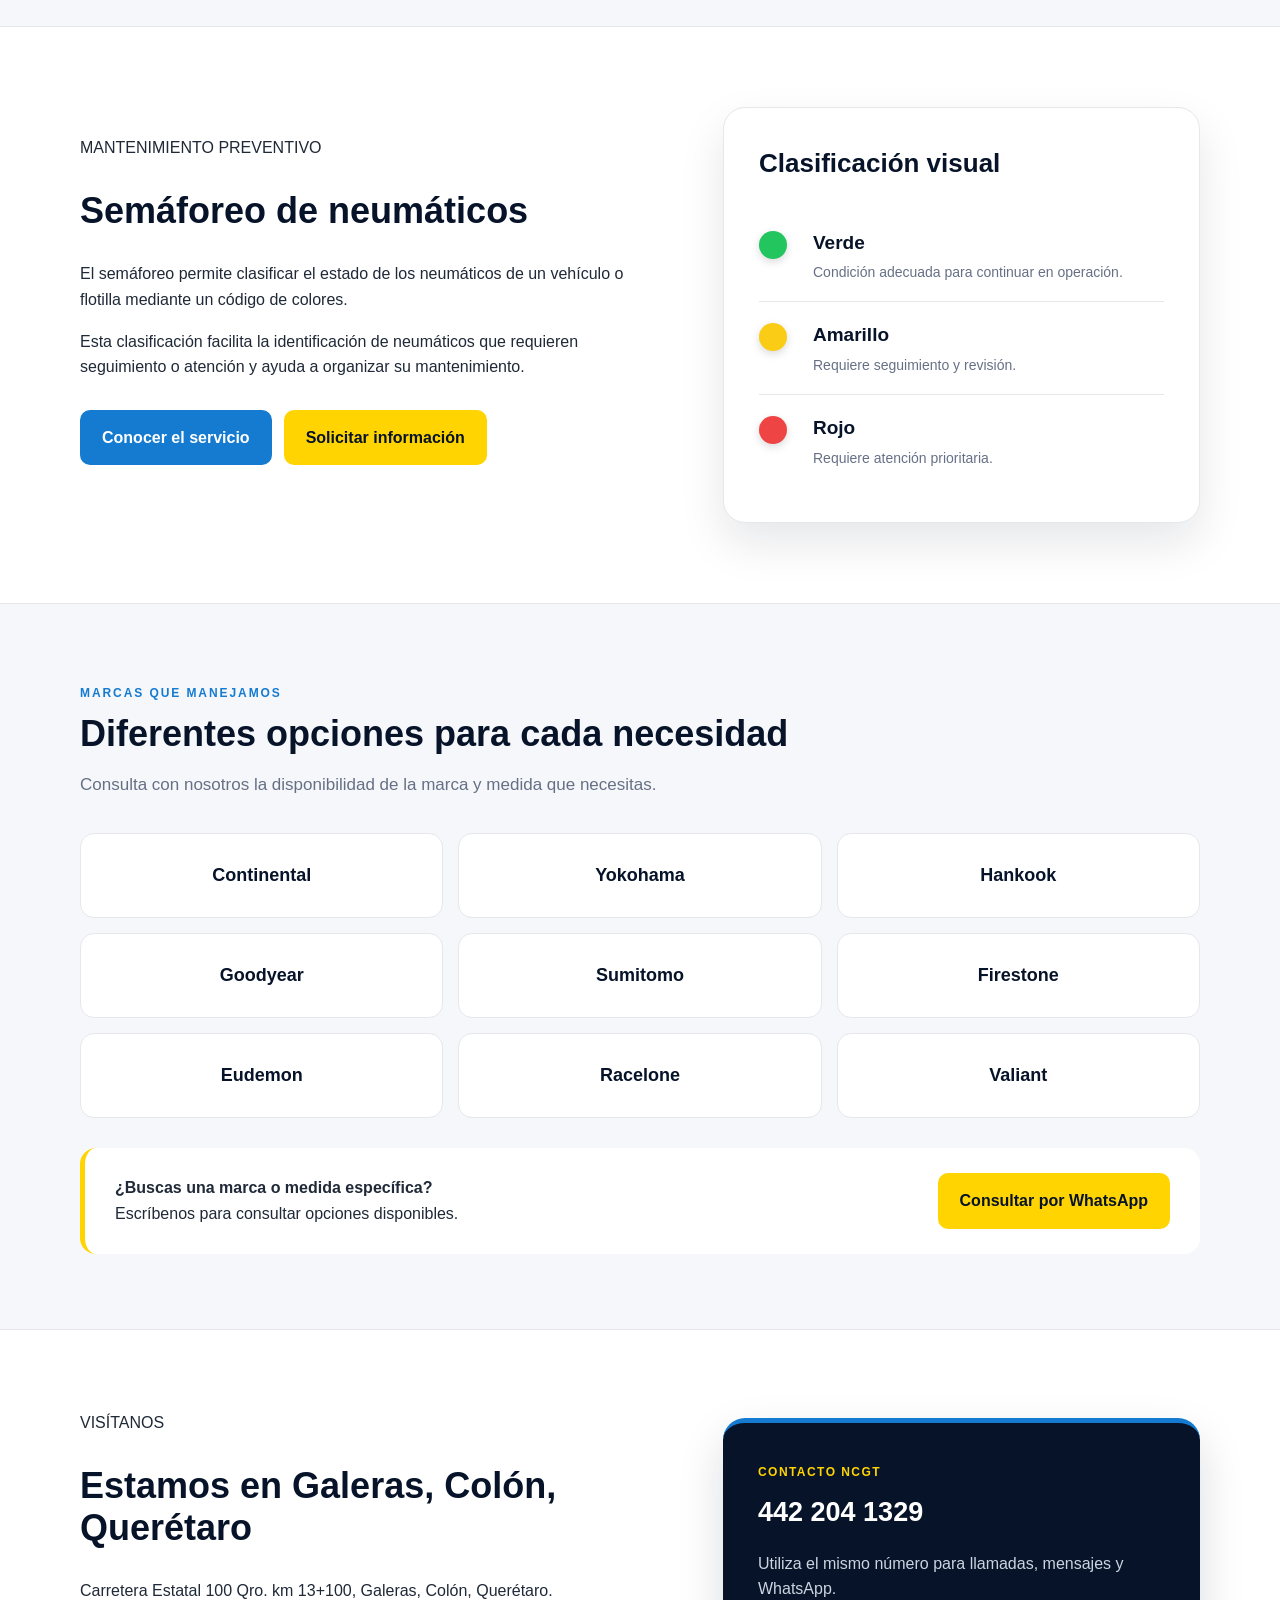
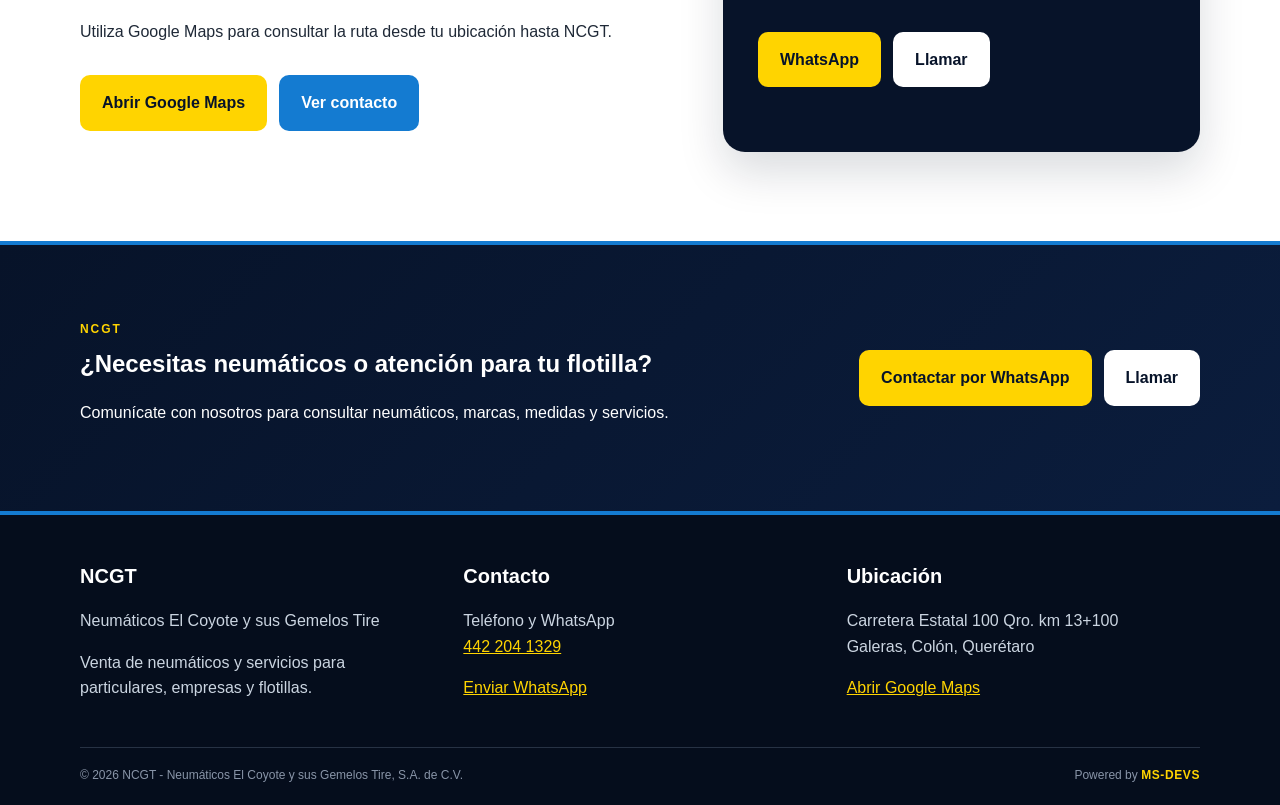
==== commit 691a1cee: "Update index.html verificacion de google propiedad" ====
--- a/index.html
+++ b/index.html
@@ -15,7 +15,7 @@
         content="Venta de neumáticos y servicios para flotillas en Galeras, Colón, Querétaro. NCGT El Coyote: neumáticos, semáforeo, inspección de flotillas y capacitación.">
 
     <meta name="robots" content="index, follow">
-
+    <meta name="google-site-verification" content="vPT7uxysCiY4apSR5yvUcxgIn6vW6wyJ2tzEPoXJZOg">
     <link rel="stylesheet" href="assets/css/styles.css">
 
 
--- a/assets/css/styles.css
+++ b/assets/css/styles.css
@@ -1 +1,1369 @@
-*{box-sizing:border-box} :root{--dark:#111827;--accent:#f59e0b;--text:#273244;--muted:#667085;--border:#e5e7eb}body{margin:0;font-family:Arial,Helvetica,sans-serif;color:var(--text);line-height:1.6}a{color:inherit}.container{width:min(1120px,92%);margin:auto}header{position:sticky;top:0;z-index:10;background:#fff;border-bottom:1px solid var(--border)}.nav{min-height:76px;display:flex;align-items:center;justify-content:space-between}.brand{display:flex;align-items:center;gap:10px;text-decoration:none}.brand>b{width:42px;height:42px;border-radius:12px;background:var(--dark);color:#fbbf24;display:grid;place-items:center;font-size:22px}.brand strong{display:block;font-size:20px}.brand small{display:block;color:var(--muted);font-size:10px}.nav nav{display:flex;gap:25px}.nav nav a{text-decoration:none;font-weight:bold;font-size:14px;padding:27px 0;border-bottom:3px solid transparent}.nav nav a:hover,.nav nav a.active{border-color:var(--accent)}.menu{display:none;border:0;background:none;font-size:25px}.hero{background:linear-gradient(135deg,#111827,#2d3748);color:white;padding:90px 0}.hero-grid{display:grid;grid-template-columns:1.25fr .75fr;gap:60px;align-items:center}.hero h1,.page h1{font-size:clamp(40px,6vw,64px);line-height:1.05;margin:5px 0 20px}.hero p{font-size:19px;color:#d6dae1}.hero label,.page label,.section>div>label,.dark label{color:var(--accent);font-size:12px;font-weight:800;letter-spacing:.16em}.actions{display:flex;gap:12px;margin:30px 0}.btn{display:inline-block;padding:13px 20px;border-radius:10px;text-decoration:none;font-weight:800;border:2px solid transparent}.primary{background:var(--accent);color:#111827}.outline{border-color:#64748b;color:#fff}.light{background:#fff;color:#111827}.hero-card{background:#fff;color:var(--text);border-radius:24px;padding:40px;box-shadow:0 25px 60px #0005}.hero-card .wheel{text-align:center;font-size:75px}.hero-card h2{text-align:center;font-size:36px;margin:10px}.hero-card p{text-align:center;color:var(--muted)}.hero-card strong{display:block;margin:10px 0}.strip{background:#f3f4f6;border-bottom:1px solid var(--border)}.strip-grid{display:grid;grid-template-columns:repeat(3,1fr);padding:25px 0;gap:20px}.strip-grid div{display:grid}.strip-grid span,.muted{color:var(--muted)}.section{padding:80px 0}.section h2{font-size:36px;line-height:1.15}.cards{display:grid;grid-template-columns:repeat(3,1fr);gap:22px;margin-top:30px}.cards article{padding:30px;border:1px solid var(--border);border-radius:18px}.cards i{font-size:35px;color:var(--accent);font-style:normal;font-weight:bold}.cards h3{font-size:21px}.cards p{color:var(--muted)}.cards a{font-weight:bold;text-decoration:none}.dark{background:var(--dark);color:white;padding:70px 0}.cta{display:flex;align-items:center;justify-content:space-between}.cta h2{margin:5px 0}.page{padding:75px 0;background:var(--dark);color:white}.page p{font-size:18px;color:#cbd5e1;max-width:720px}.box{margin-top:40px;padding:30px;border-radius:18px;background:#fff8e7;border:1px solid #f4d37d}.services{display:grid;gap:10px}.services article{display:grid;grid-template-columns:70px 1fr;gap:25px;padding:28px;border-bottom:1px solid var(--border)}.services article>b{color:var(--accent);font-size:24px}.services h2{margin:0;font-size:25px}.narrow{max-width:820px}.contact{display:grid;grid-template-columns:1fr 1fr;gap:35px}footer{background:#0b1120;color:#cbd5e1;padding:45px 0 20px}.foot{display:grid;grid-template-columns:1fr 1fr 1fr;gap:30px}.foot b{color:#fff;font-size:20px}.foot a{color:#fff}.bottom{text-align:center;border-top:1px solid #273244;margin-top:30px;padding-top:18px;font-size:12px;color:#8995a8}@media(max-width:800px){.nav nav{display:none;position:absolute;top:76px;left:0;right:0;background:#fff;padding:10px 4%;flex-direction:column;gap:0}.nav nav.open{display:flex}.nav nav a{padding:12px 0}.menu{display:block}.hero{padding:60px 0}.hero-grid,.contact{grid-template-columns:1fr}.cards,.strip-grid,.foot{grid-template-columns:1fr}.section{padding:60px 0}.cta{display:grid;gap:25px}}+* {
+    box-sizing: border-box;
+}
+
+:root {
+    --dark: #071329;
+    --dark-2: #0b1d3d;
+
+    --blue: #147bd1;
+    --blue-light: #22a7e8;
+
+    --accent: #ffd400;
+    --accent-dark: #eabf00;
+
+    --text: #1f2937;
+    --muted: #667085;
+
+    --border: #e5e7eb;
+    --light: #f5f7fa;
+}
+
+html {
+    scroll-behavior: smooth;
+}
+
+body {
+    margin: 0;
+    font-family: Arial, Helvetica, sans-serif;
+    color: var(--text);
+    line-height: 1.6;
+    background: #fff;
+}
+
+a {
+    color: inherit;
+}
+
+.container {
+    width: min(1120px, 92%);
+    margin: auto;
+}
+
+
+/* ========================================
+   HEADER
+======================================== */
+
+header {
+    position: sticky;
+    top: 0;
+    z-index: 10;
+    background: #fff;
+    border-bottom: 1px solid var(--border);
+    box-shadow: 0 2px 12px rgba(0, 0, 0, .05);
+}
+
+.nav {
+    min-height: 82px;
+    display: flex;
+    align-items: center;
+    justify-content: space-between;
+}
+
+.brand {
+    display: flex;
+    align-items: center;
+    gap: 12px;
+    text-decoration: none;
+}
+
+.brand-logo {
+    width: 58px;
+    height: 58px;
+    object-fit: contain;
+    border-radius: 8px;
+}
+
+.brand strong {
+    display: block;
+    color: var(--dark);
+    font-size: 21px;
+    line-height: 1.1;
+}
+
+.brand small {
+    display: block;
+    color: var(--muted);
+    font-size: 10px;
+    margin-top: 3px;
+}
+
+.nav nav {
+    display: flex;
+    gap: 25px;
+}
+
+.nav nav a {
+    text-decoration: none;
+    font-weight: bold;
+    font-size: 14px;
+    padding: 29px 0 26px;
+    border-bottom: 3px solid transparent;
+    transition: .2s;
+}
+
+.nav nav a:hover,
+.nav nav a.active {
+    color: var(--blue);
+    border-color: var(--accent);
+}
+
+.menu {
+    display: none;
+    border: 0;
+    background: none;
+    font-size: 25px;
+    cursor: pointer;
+}
+
+
+/* ========================================
+   HERO
+======================================== */
+
+.hero {
+    position: relative;
+    overflow: hidden;
+
+    background:
+        radial-gradient(circle at 85% 40%,
+            rgba(20, 123, 209, .32),
+            transparent 30%),
+        linear-gradient(135deg,
+            var(--dark),
+            var(--dark-2));
+
+    color: white;
+    padding: 90px 0;
+}
+
+.hero::after {
+    content: "";
+    position: absolute;
+    width: 450px;
+    height: 450px;
+    right: -180px;
+    bottom: -260px;
+    border: 70px solid rgba(34, 167, 232, .08);
+    border-radius: 50%;
+}
+
+.hero-grid {
+    position: relative;
+    z-index: 1;
+
+    display: grid;
+    grid-template-columns: 1.25fr .75fr;
+    gap: 60px;
+    align-items: center;
+}
+
+.hero h1,
+.page h1 {
+    font-size: clamp(40px, 6vw, 64px);
+    line-height: 1.05;
+    margin: 5px 0 20px;
+}
+
+.hero p {
+    font-size: 19px;
+    color: #d6dae1;
+    max-width: 650px;
+}
+
+.hero label,
+.page label,
+.section>div>label,
+.dark label {
+    color: var(--accent);
+    font-size: 12px;
+    font-weight: 800;
+    letter-spacing: .16em;
+}
+
+
+/* ========================================
+   BOTONES
+======================================== */
+
+.actions {
+    display: flex;
+    gap: 12px;
+    margin: 30px 0;
+    flex-wrap: wrap;
+}
+
+.btn {
+    display: inline-block;
+    padding: 13px 20px;
+    border-radius: 10px;
+
+    text-decoration: none;
+    font-weight: 800;
+
+    border: 2px solid transparent;
+
+    transition:
+        transform .2s,
+        background .2s,
+        border-color .2s;
+}
+
+.btn:hover {
+    transform: translateY(-2px);
+}
+
+.primary {
+    background: var(--accent);
+    color: var(--dark);
+}
+
+.primary:hover {
+    background: var(--accent-dark);
+}
+
+.outline {
+    border-color: var(--blue-light);
+    color: #fff;
+}
+
+.outline:hover {
+    background: var(--blue);
+    border-color: var(--blue);
+}
+
+.light {
+    background: #fff;
+    color: var(--dark);
+}
+
+.light:hover {
+    background: var(--accent);
+}
+
+
+/* ========================================
+   TARJETA HERO
+======================================== */
+
+.hero-card {
+    background: #fff;
+    color: var(--text);
+
+    border-radius: 24px;
+    padding: 40px;
+
+    border-top: 5px solid var(--blue);
+
+    box-shadow:
+        0 25px 60px rgba(0, 0, 0, .35);
+}
+
+
+.hero-logo {
+    display: block;
+    width: min(240px, 90%);
+    height: auto;
+    margin: 0 auto 15px;
+    border-radius: 18px;
+}
+
+.hero-card h2 {
+    text-align: center;
+    font-size: 36px;
+    margin: 10px;
+    color: var(--dark);
+}
+
+.hero-card p {
+    text-align: center;
+    color: var(--muted);
+}
+
+.hero-card strong {
+    display: block;
+    margin: 10px 0;
+}
+
+
+/* ========================================
+   FRANJA INFORMATIVA
+======================================== */
+
+.strip {
+    background: var(--light);
+    border-bottom: 1px solid var(--border);
+}
+
+.strip-grid {
+    display: grid;
+    grid-template-columns: repeat(3, 1fr);
+
+    padding: 25px 0;
+    gap: 20px;
+}
+
+.strip-grid div {
+    display: grid;
+}
+
+.strip-grid b {
+    color: var(--dark);
+}
+
+.strip-grid span,
+.muted {
+    color: var(--muted);
+}
+
+
+/* ========================================
+   SECCIONES
+======================================== */
+
+.section {
+    padding: 80px 0;
+}
+
+.section h2 {
+    font-size: 36px;
+    line-height: 1.15;
+    color: var(--dark);
+}
+
+
+/* ========================================
+   TARJETAS
+======================================== */
+
+.cards {
+    display: grid;
+    grid-template-columns: repeat(3, 1fr);
+    gap: 22px;
+    margin-top: 30px;
+}
+
+.cards article {
+    padding: 30px;
+
+    border: 1px solid var(--border);
+    border-radius: 18px;
+
+    background: #fff;
+
+    transition:
+        transform .2s,
+        box-shadow .2s,
+        border-color .2s;
+}
+
+.cards article:hover {
+    transform: translateY(-4px);
+
+    border-color: #cbd5e1;
+
+    box-shadow:
+        0 15px 35px rgba(7, 19, 41, .08);
+}
+
+.cards i {
+    font-size: 35px;
+    color: var(--blue);
+    font-style: normal;
+    font-weight: bold;
+}
+
+.cards h3 {
+    font-size: 21px;
+    color: var(--dark);
+}
+
+.cards p {
+    color: var(--muted);
+}
+
+.cards a {
+    font-weight: bold;
+    text-decoration: none;
+    color: var(--blue);
+}
+
+.cards a:hover {
+    text-decoration: underline;
+}
+
+
+/* ========================================
+   SECCIONES OSCURAS
+======================================== */
+
+.dark {
+    background:
+        linear-gradient(135deg,
+            var(--dark),
+            var(--dark-2));
+
+    color: white;
+    padding: 70px 0;
+
+    border-top: 4px solid var(--blue);
+}
+
+.cta {
+    display: flex;
+    align-items: center;
+    justify-content: space-between;
+    gap: 30px;
+}
+
+.cta h2 {
+    margin: 5px 0;
+    color: #fff;
+}
+
+
+/* ========================================
+   ENCABEZADOS INTERNOS
+======================================== */
+
+.page {
+    padding: 75px 0;
+
+    background:
+        radial-gradient(circle at 90% 50%,
+            rgba(20, 123, 209, .30),
+            transparent 25%),
+        linear-gradient(135deg,
+            var(--dark),
+            var(--dark-2));
+
+    color: white;
+
+    border-bottom: 4px solid var(--blue);
+}
+
+.page p {
+    font-size: 18px;
+    color: #cbd5e1;
+    max-width: 720px;
+}
+
+
+/* ========================================
+   CAJAS
+======================================== */
+
+.box {
+    margin-top: 40px;
+    padding: 30px;
+
+    border-radius: 18px;
+
+    background: #f7fbff;
+
+    border:
+        1px solid #cfe8fa;
+
+    border-left:
+        5px solid var(--blue);
+}
+
+.box h2,
+.box h3 {
+    color: var(--dark);
+}
+
+
+/* ========================================
+   SERVICIOS
+======================================== */
+
+.services {
+    display: grid;
+    gap: 10px;
+}
+
+.services article {
+    display: grid;
+    grid-template-columns: 70px 1fr;
+
+    gap: 25px;
+
+    padding: 28px;
+
+    border-bottom:
+        1px solid var(--border);
+}
+
+.services article>b {
+    color: var(--blue);
+    font-size: 24px;
+}
+
+.services h2 {
+    margin: 0;
+    font-size: 25px;
+}
+
+.services article:target {
+    background: #f5faff;
+
+    border-left:
+        4px solid var(--accent);
+}
+
+
+/* ========================================
+   NOSOTROS
+======================================== */
+
+.narrow {
+    max-width: 820px;
+}
+
+
+/* ========================================
+   CONTACTO
+======================================== */
+
+.contact {
+    display: grid;
+    grid-template-columns: 1fr 1fr;
+    gap: 35px;
+}
+
+
+/* ========================================
+   FOOTER
+======================================== */
+
+footer {
+    background: #050d1c;
+    color: #cbd5e1;
+
+    padding: 45px 0 20px;
+
+    border-top:
+        4px solid var(--blue);
+}
+
+.foot {
+    display: grid;
+    grid-template-columns: 1fr 1fr 1fr;
+    gap: 30px;
+}
+
+.foot b {
+    color: #fff;
+    font-size: 20px;
+}
+
+.foot a {
+    color: var(--accent);
+}
+
+.bottom {
+    display: flex;
+    align-items: center;
+    justify-content: space-between;
+    gap: 20px;
+
+    border-top: 1px solid #273244;
+
+    margin-top: 30px;
+    padding-top: 18px;
+
+    font-size: 12px;
+    color: #8995a8;
+}
+
+.powered {
+    white-space: nowrap;
+}
+
+.powered strong {
+    color: var(--accent);
+    letter-spacing: .05em;
+}
+
+/* ========================================
+   CONTACTO
+======================================== */
+
+.contact-card {
+    margin-top: 25px;
+    padding: 30px;
+
+    background: var(--dark);
+    color: #fff;
+
+    border-radius: 20px;
+    border-top: 5px solid var(--blue);
+
+    box-shadow:
+        0 18px 40px rgba(7, 19, 41, .12);
+}
+
+.contact-card>span {
+    display: block;
+
+    color: var(--accent);
+
+    font-size: 12px;
+    font-weight: 800;
+
+    letter-spacing: .12em;
+}
+
+.contact-phone {
+    display: inline-block;
+
+    margin: 8px 0;
+
+    color: #fff;
+
+    font-size: clamp(30px, 4vw, 42px);
+    line-height: 1.1;
+
+    font-weight: 800;
+    text-decoration: none;
+}
+
+.contact-phone:hover {
+    color: var(--accent);
+}
+
+.contact-card p {
+    color: #cbd5e1;
+}
+
+.contact-options {
+    margin-top: 30px;
+    padding: 25px;
+
+    background: var(--light);
+
+    border-radius: 18px;
+    border-left: 5px solid var(--blue);
+}
+
+.contact-options h3 {
+    margin-top: 0;
+    color: var(--dark);
+}
+
+.contact-options ul {
+    margin-bottom: 0;
+    padding-left: 22px;
+}
+
+.contact-options li {
+    margin: 8px 0;
+    color: var(--muted);
+}
+
+
+/* ========================================
+   RESPONSIVE
+======================================== */
+
+@media (max-width: 800px) {
+
+    .nav {
+        min-height: 72px;
+    }
+
+    .brand-logo {
+        width: 50px;
+        height: 50px;
+    }
+
+    .brand strong {
+        font-size: 18px;
+    }
+
+    .brand small {
+        max-width: 190px;
+        line-height: 1.2;
+    }
+
+    .nav nav {
+        display: none;
+
+        position: absolute;
+        top: 72px;
+        left: 0;
+        right: 0;
+
+        background: #fff;
+
+        padding: 10px 4%;
+
+        flex-direction: column;
+        gap: 0;
+
+        box-shadow:
+            0 10px 20px rgba(0, 0, 0, .08);
+    }
+
+    .nav nav.open {
+        display: flex;
+    }
+
+    .nav nav a {
+        padding: 12px 0;
+    }
+
+    .menu {
+        display: block;
+    }
+
+    .hero {
+        padding: 60px 0;
+    }
+
+    .hero-grid,
+    .contact {
+        grid-template-columns: 1fr;
+    }
+
+    .cards,
+    .strip-grid,
+    .foot {
+        grid-template-columns: 1fr;
+    }
+
+    .section {
+        padding: 60px 0;
+    }
+
+    .cta {
+        display: grid;
+        gap: 25px;
+    }
+
+    .services article {
+        grid-template-columns: 45px 1fr;
+        gap: 15px;
+        padding: 25px 10px;
+    }
+
+    .about-grid {
+        grid-template-columns: 1fr;
+        gap: 35px;
+    }
+
+    .about-photo img {
+        min-height: auto;
+    }
+
+    .tire-grid {
+        grid-template-columns: repeat(2, 1fr);
+    }
+
+    .quote-box {
+        display: grid;
+    }
+
+    .brand-grid {
+        grid-template-columns: repeat(2, 1fr);
+    }
+
+    .brands-contact {
+        display: grid;
+    }
+
+    .service-detail-grid {
+        grid-template-columns: 1fr;
+        gap: 35px;
+    }
+
+    .service-detail {
+        padding: 60px 0;
+    }
+
+}
+
+
+@media (max-width: 500px) {
+
+    .brand small {
+        display: none;
+    }
+
+    .hero h1,
+    .page h1 {
+        font-size: 38px;
+    }
+
+    .hero-card {
+        padding: 28px;
+    }
+
+    .actions {
+        display: grid;
+    }
+
+    .btn {
+        text-align: center;
+    }
+
+    .tire-grid {
+        grid-template-columns: 1fr;
+    }
+
+    .brand-grid {
+        grid-template-columns: 1fr;
+    }
+
+    .bottom {
+        flex-direction: column;
+        text-align: center;
+        gap: 6px;
+    }
+
+    .powered {
+        white-space: normal;
+    }
+
+}
+
+.call {
+    background: var(--blue);
+    color: #fff;
+}
+
+.call:hover {
+    background: var(--dark-2);
+}
+
+.hero-contact {
+    margin-top: 22px;
+    padding-top: 18px;
+    border-top: 1px solid var(--border);
+    text-align: center;
+}
+
+.hero-contact span {
+    display: block;
+    color: var(--muted);
+    font-size: 12px;
+    font-weight: bold;
+    text-transform: uppercase;
+    letter-spacing: .08em;
+}
+
+.hero-contact a {
+    display: inline-block;
+    margin-top: 4px;
+    color: var(--blue);
+    font-size: 24px;
+    font-weight: 800;
+    text-decoration: none;
+}
+
+.hero-contact a:hover {
+    text-decoration: underline;
+}
+
+/* ========================================
+   FOTOGRAFÍA DE UBICACIÓN
+======================================== */
+
+.location-photo {
+    margin: 25px 0;
+}
+
+.location-photo img {
+    display: block;
+    width: 100%;
+    max-height: 480px;
+    object-fit: cover;
+    object-position: center;
+    border-radius: 18px;
+    box-shadow: 0 15px 35px rgba(7, 19, 41, .15);
+}
+
+.location-photo figcaption {
+    margin-top: 8px;
+    color: var(--muted);
+    font-size: 13px;
+}
+
+/* ========================================
+   NOSOTROS - INSTALACIONES
+======================================== */
+
+.about-grid {
+    display: grid;
+    grid-template-columns: 1fr 1fr;
+    gap: 55px;
+    align-items: center;
+}
+
+.about-content h2 {
+    margin-top: 8px;
+    font-size: 38px;
+    line-height: 1.15;
+    color: var(--dark);
+}
+
+.about-content p {
+    color: var(--muted);
+    font-size: 17px;
+}
+
+.about-photo {
+    margin: 0;
+}
+
+.about-photo img {
+    display: block;
+    width: 100%;
+    min-height: 380px;
+    object-fit: cover;
+    border-radius: 22px;
+    box-shadow: 0 20px 45px rgba(7, 19, 41, .18);
+}
+
+.about-photo figcaption {
+    margin-top: 8px;
+    color: var(--muted);
+    font-size: 13px;
+}
+
+.blue {
+    background: var(--blue);
+    color: #fff;
+}
+
+.blue:hover {
+    background: var(--dark-2);
+}
+
+/* ========================================
+   TIPOS DE NEUMÁTICOS
+======================================== */
+
+.section-intro {
+    max-width: 720px;
+    color: var(--muted);
+    font-size: 17px;
+}
+
+.tire-grid {
+    display: grid;
+    grid-template-columns: repeat(3, 1fr);
+    gap: 22px;
+    margin-top: 35px;
+}
+
+.tire-card {
+    position: relative;
+    padding: 30px;
+    overflow: hidden;
+
+    background: #fff;
+
+    border: 1px solid var(--border);
+    border-radius: 20px;
+
+    transition:
+        transform .2s,
+        box-shadow .2s,
+        border-color .2s;
+}
+
+.tire-card::before {
+    content: "";
+    position: absolute;
+
+    top: 0;
+    left: 0;
+
+    width: 100%;
+    height: 4px;
+
+    background: linear-gradient(90deg,
+            var(--blue),
+            var(--blue-light),
+            var(--accent));
+}
+
+.tire-card:hover {
+    transform: translateY(-5px);
+
+    border-color: #cbd5e1;
+
+    box-shadow:
+        0 18px 40px rgba(7, 19, 41, .10);
+}
+
+.tire-icon {
+    font-size: 40px;
+    margin-bottom: 12px;
+}
+
+.tire-card h3 {
+    margin: 5px 0 10px;
+    color: var(--dark);
+    font-size: 23px;
+}
+
+.tire-card p {
+    color: var(--muted);
+}
+
+.tire-card a {
+    display: inline-block;
+
+    margin-top: 10px;
+
+    color: var(--blue);
+
+    font-weight: 800;
+    text-decoration: none;
+}
+
+.tire-card a:hover {
+    text-decoration: underline;
+}
+
+.quote-box {
+    display: flex;
+    align-items: center;
+    justify-content: space-between;
+    gap: 35px;
+
+    margin-top: 35px;
+    padding: 30px;
+
+    background: var(--dark);
+    color: #fff;
+
+    border-radius: 20px;
+    border-left: 5px solid var(--accent);
+}
+
+.quote-box span {
+    color: var(--accent);
+
+    font-size: 12px;
+    font-weight: 800;
+
+    letter-spacing: .1em;
+    text-transform: uppercase;
+}
+
+.quote-box h3 {
+    margin: 5px 0;
+    font-size: 25px;
+}
+
+.quote-box p {
+    margin: 5px 0;
+    color: #cbd5e1;
+}
+
+/* ========================================
+   MARCAS DE NEUMÁTICOS
+======================================== */
+
+.brands-section {
+    padding: 75px 0;
+    background: var(--light);
+    border-top: 1px solid var(--border);
+    border-bottom: 1px solid var(--border);
+}
+
+.brands-heading {
+    max-width: 760px;
+}
+
+.brands-heading label {
+    color: var(--blue);
+    font-size: 12px;
+    font-weight: 800;
+    letter-spacing: .16em;
+}
+
+.brands-heading h2 {
+    margin: 8px 0 15px;
+    color: var(--dark);
+    font-size: 36px;
+    line-height: 1.15;
+}
+
+.brands-heading p {
+    color: var(--muted);
+    font-size: 17px;
+}
+
+.brand-grid {
+    display: grid;
+    grid-template-columns: repeat(3, 1fr);
+    gap: 15px;
+    margin-top: 35px;
+}
+
+.brand-item {
+    display: grid;
+    place-items: center;
+
+    min-height: 85px;
+    padding: 18px;
+
+    background: #fff;
+
+    border: 1px solid var(--border);
+    border-radius: 14px;
+
+    color: var(--dark);
+
+    font-size: 18px;
+    font-weight: 800;
+    text-align: center;
+
+    transition:
+        transform .2s,
+        border-color .2s,
+        box-shadow .2s;
+}
+
+.brand-item:hover {
+    transform: translateY(-3px);
+    border-color: var(--blue);
+
+    box-shadow:
+        0 12px 25px rgba(7, 19, 41, .08);
+}
+
+.brands-contact {
+    display: flex;
+    align-items: center;
+    justify-content: space-between;
+    gap: 30px;
+
+    margin-top: 30px;
+    padding: 25px 30px;
+
+    background: #fff;
+
+    border-radius: 16px;
+    border-left: 5px solid var(--accent);
+}
+
+.brands-contact p {
+    margin: 0;
+}
+
+/* ========================================
+   DETALLE DE SERVICIOS
+======================================== */
+
+.service-detail {
+    padding: 80px 0;
+    scroll-margin-top: 100px;
+}
+
+.service-detail.alternate {
+    background: var(--light);
+}
+
+.service-detail-grid {
+    display: grid;
+    grid-template-columns: 1.1fr .9fr;
+    gap: 60px;
+    align-items: center;
+}
+
+.service-detail label {
+    color: var(--blue);
+    font-size: 12px;
+    font-weight: 800;
+    letter-spacing: .16em;
+}
+
+.service-detail h2 {
+    margin: 8px 0 20px;
+    color: var(--dark);
+    font-size: 38px;
+    line-height: 1.15;
+}
+
+.service-detail p {
+    color: var(--muted);
+    font-size: 17px;
+}
+
+
+/* ========================================
+   TARJETA DE INFORMACIÓN
+======================================== */
+
+.service-info-card {
+    padding: 35px;
+
+    background: var(--dark);
+    color: #fff;
+
+    border-radius: 22px;
+    border-top: 5px solid var(--blue);
+
+    box-shadow:
+        0 20px 45px rgba(7, 19, 41, .15);
+}
+
+.service-info-card span {
+    color: var(--accent);
+
+    font-size: 12px;
+    font-weight: 800;
+
+    letter-spacing: .12em;
+}
+
+.service-info-card h3 {
+    margin: 8px 0 12px;
+
+    color: #fff;
+    font-size: 27px;
+}
+
+.service-info-card p {
+    color: #cbd5e1;
+}
+
+
+/* ========================================
+   SEMÁFORO
+======================================== */
+
+.traffic-card {
+    padding: 35px;
+
+    background: #fff;
+
+    border: 1px solid var(--border);
+    border-radius: 22px;
+
+    box-shadow:
+        0 20px 45px rgba(7, 19, 41, .10);
+}
+
+.traffic-card h3 {
+    margin-top: 0;
+    margin-bottom: 25px;
+
+    color: var(--dark);
+    font-size: 26px;
+}
+
+.traffic-item {
+    display: grid;
+    grid-template-columns: 38px 1fr;
+    gap: 16px;
+    align-items: start;
+
+    padding: 18px 0;
+
+    border-bottom: 1px solid var(--border);
+}
+
+.traffic-item:last-child {
+    border-bottom: 0;
+}
+
+.traffic-light {
+    display: block;
+
+    width: 28px;
+    height: 28px;
+
+    margin-top: 3px;
+
+    border-radius: 50%;
+
+    box-shadow:
+        0 3px 8px rgba(0, 0, 0, .15);
+}
+
+.traffic-item.green .traffic-light {
+    background: #22c55e;
+}
+
+.traffic-item.yellow .traffic-light {
+    background: #facc15;
+}
+
+.traffic-item.red .traffic-light {
+    background: #ef4444;
+}
+
+.traffic-item strong {
+    color: var(--dark);
+    font-size: 19px;
+}
+
+.traffic-item p {
+    margin: 3px 0 0;
+
+    color: var(--muted);
+    font-size: 14px;
+}
+
+/* ========================================
+   RESPONSIVE FINAL
+======================================== */
+
+@media (max-width: 800px) {
+
+    .about-grid {
+        grid-template-columns: 1fr;
+        gap: 35px;
+    }
+
+    .about-photo img {
+        min-height: auto;
+    }
+
+    .tire-grid {
+        grid-template-columns: repeat(2, 1fr);
+    }
+
+    .brand-grid {
+        grid-template-columns: repeat(2, 1fr);
+    }
+
+    .brands-contact {
+        display: grid;
+    }
+
+    .quote-box {
+        display: grid;
+    }
+
+    .service-detail-grid {
+        grid-template-columns: 1fr;
+        gap: 35px;
+    }
+
+    .service-detail {
+        padding: 60px 0;
+    }
+    
+}
+
+
+@media (max-width: 500px) {
+
+    .tire-grid {
+        grid-template-columns: 1fr;
+    }
+
+    .brand-grid {
+        grid-template-columns: 1fr;
+    }
+
+}
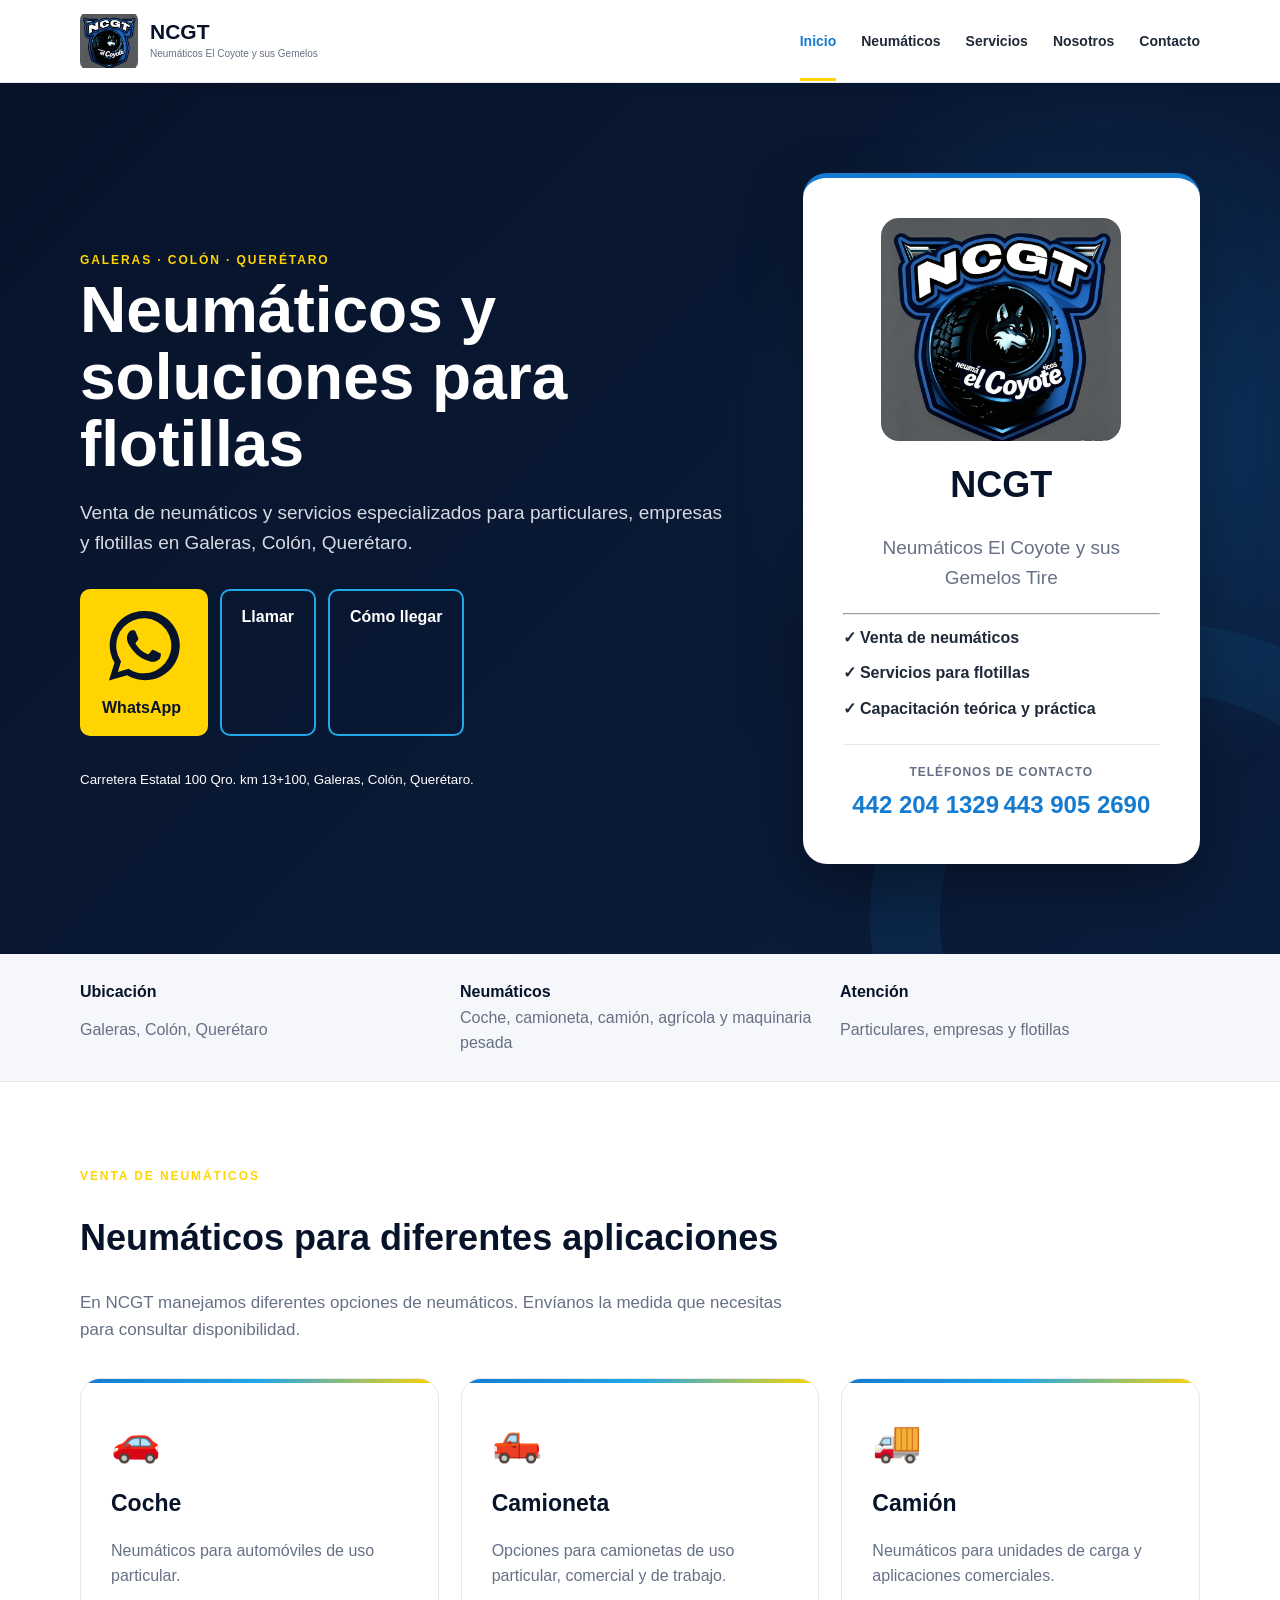
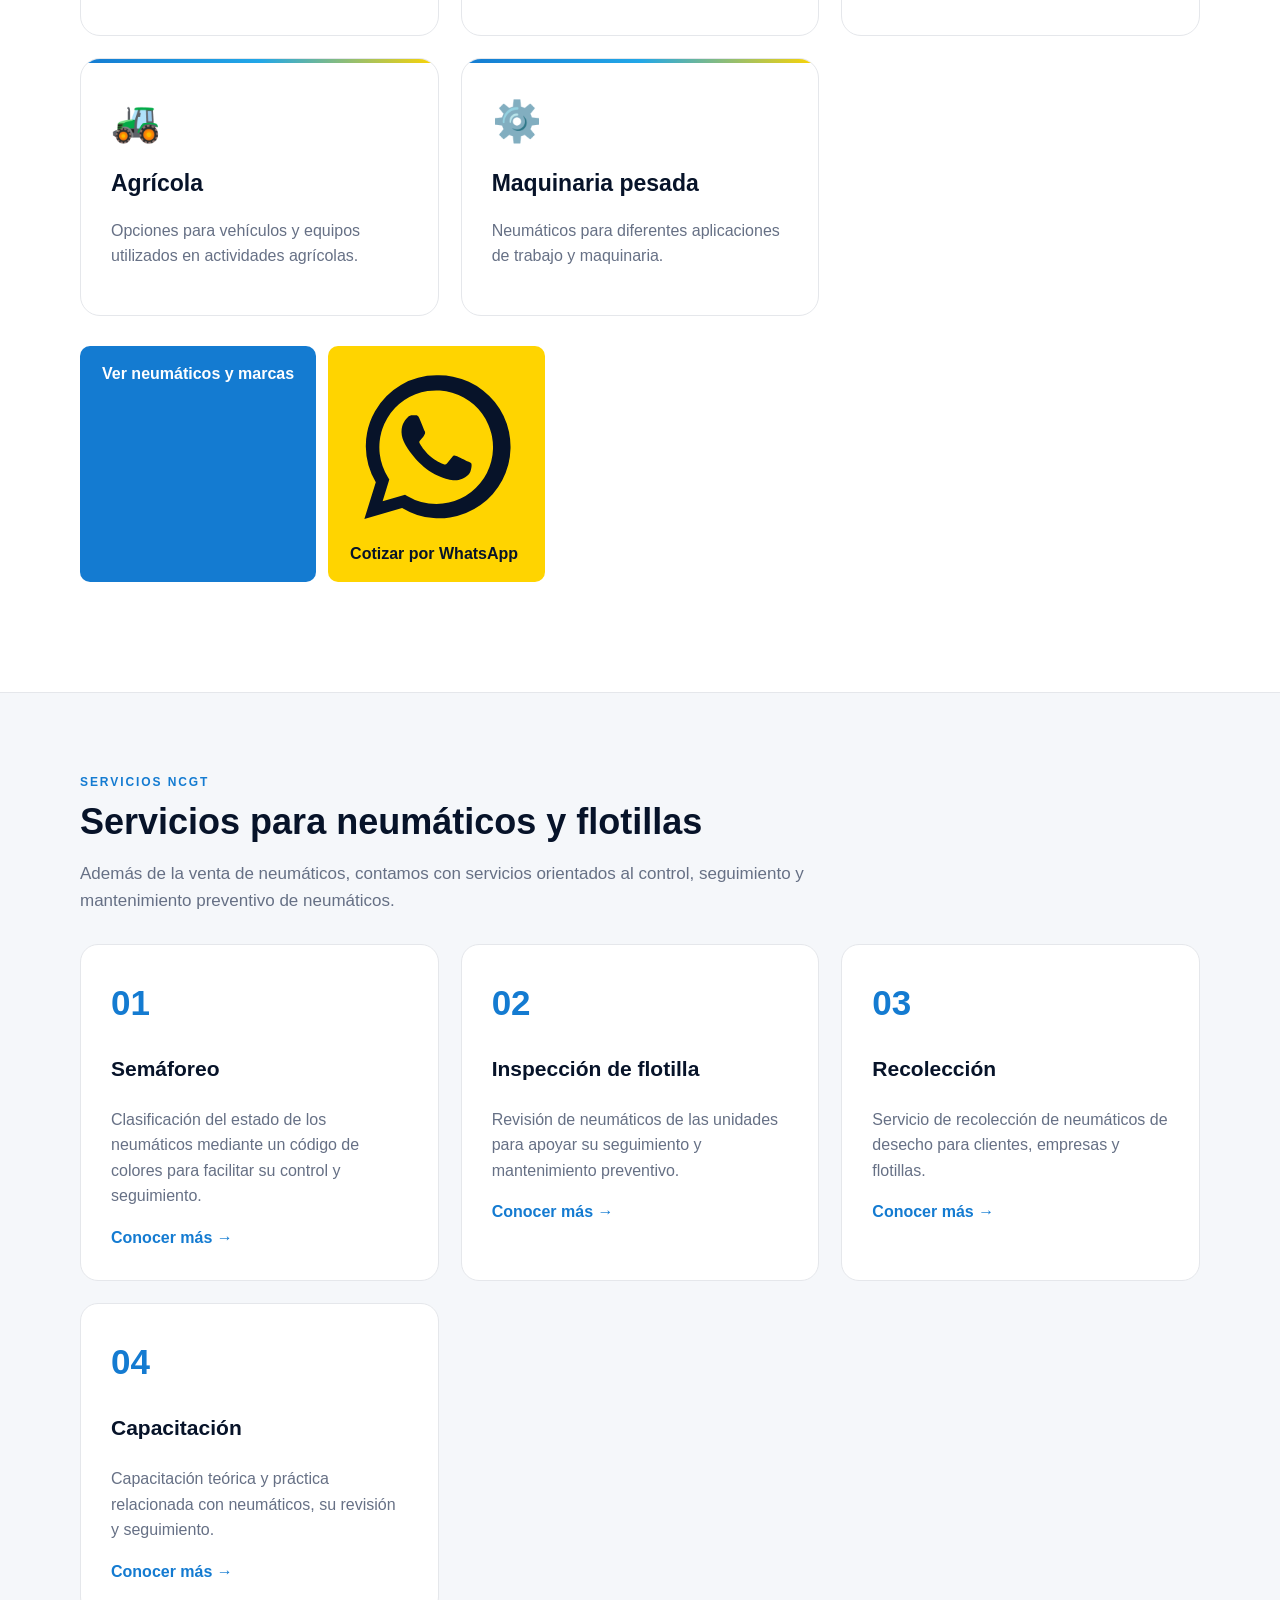
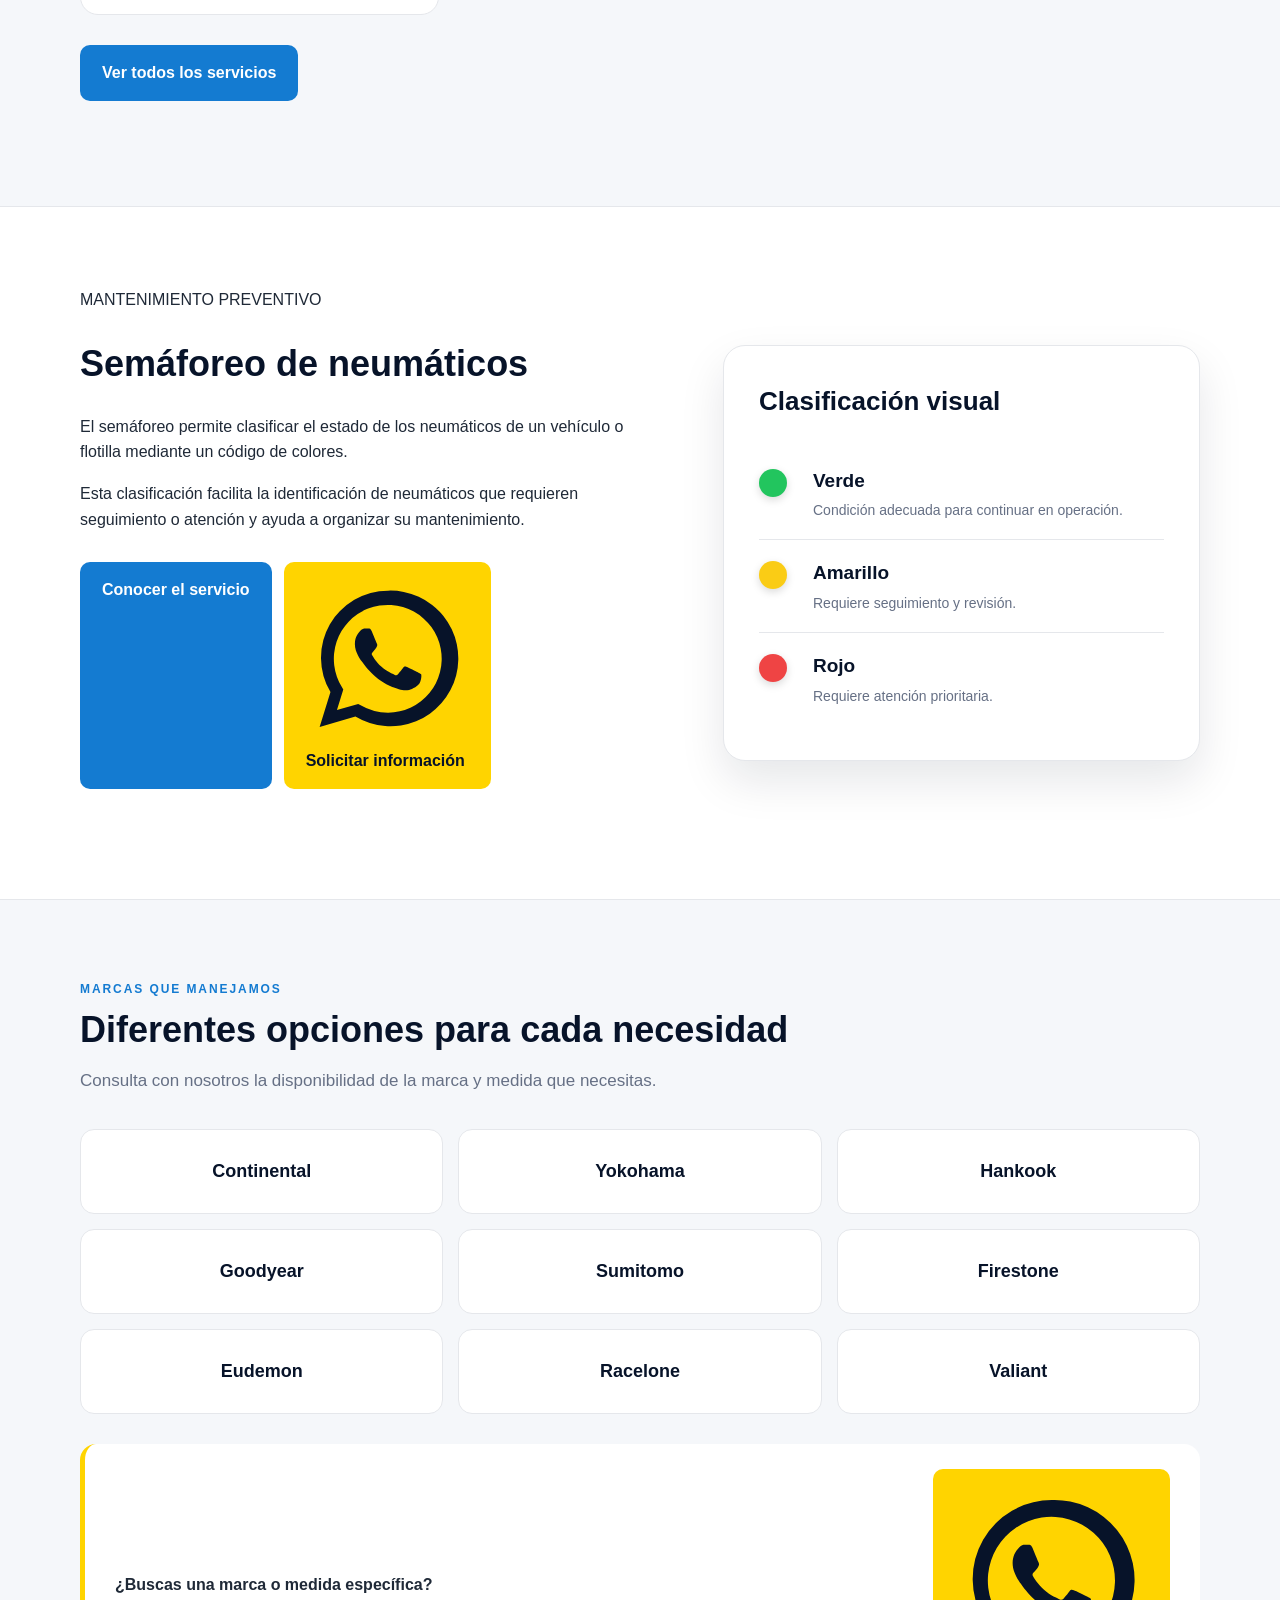
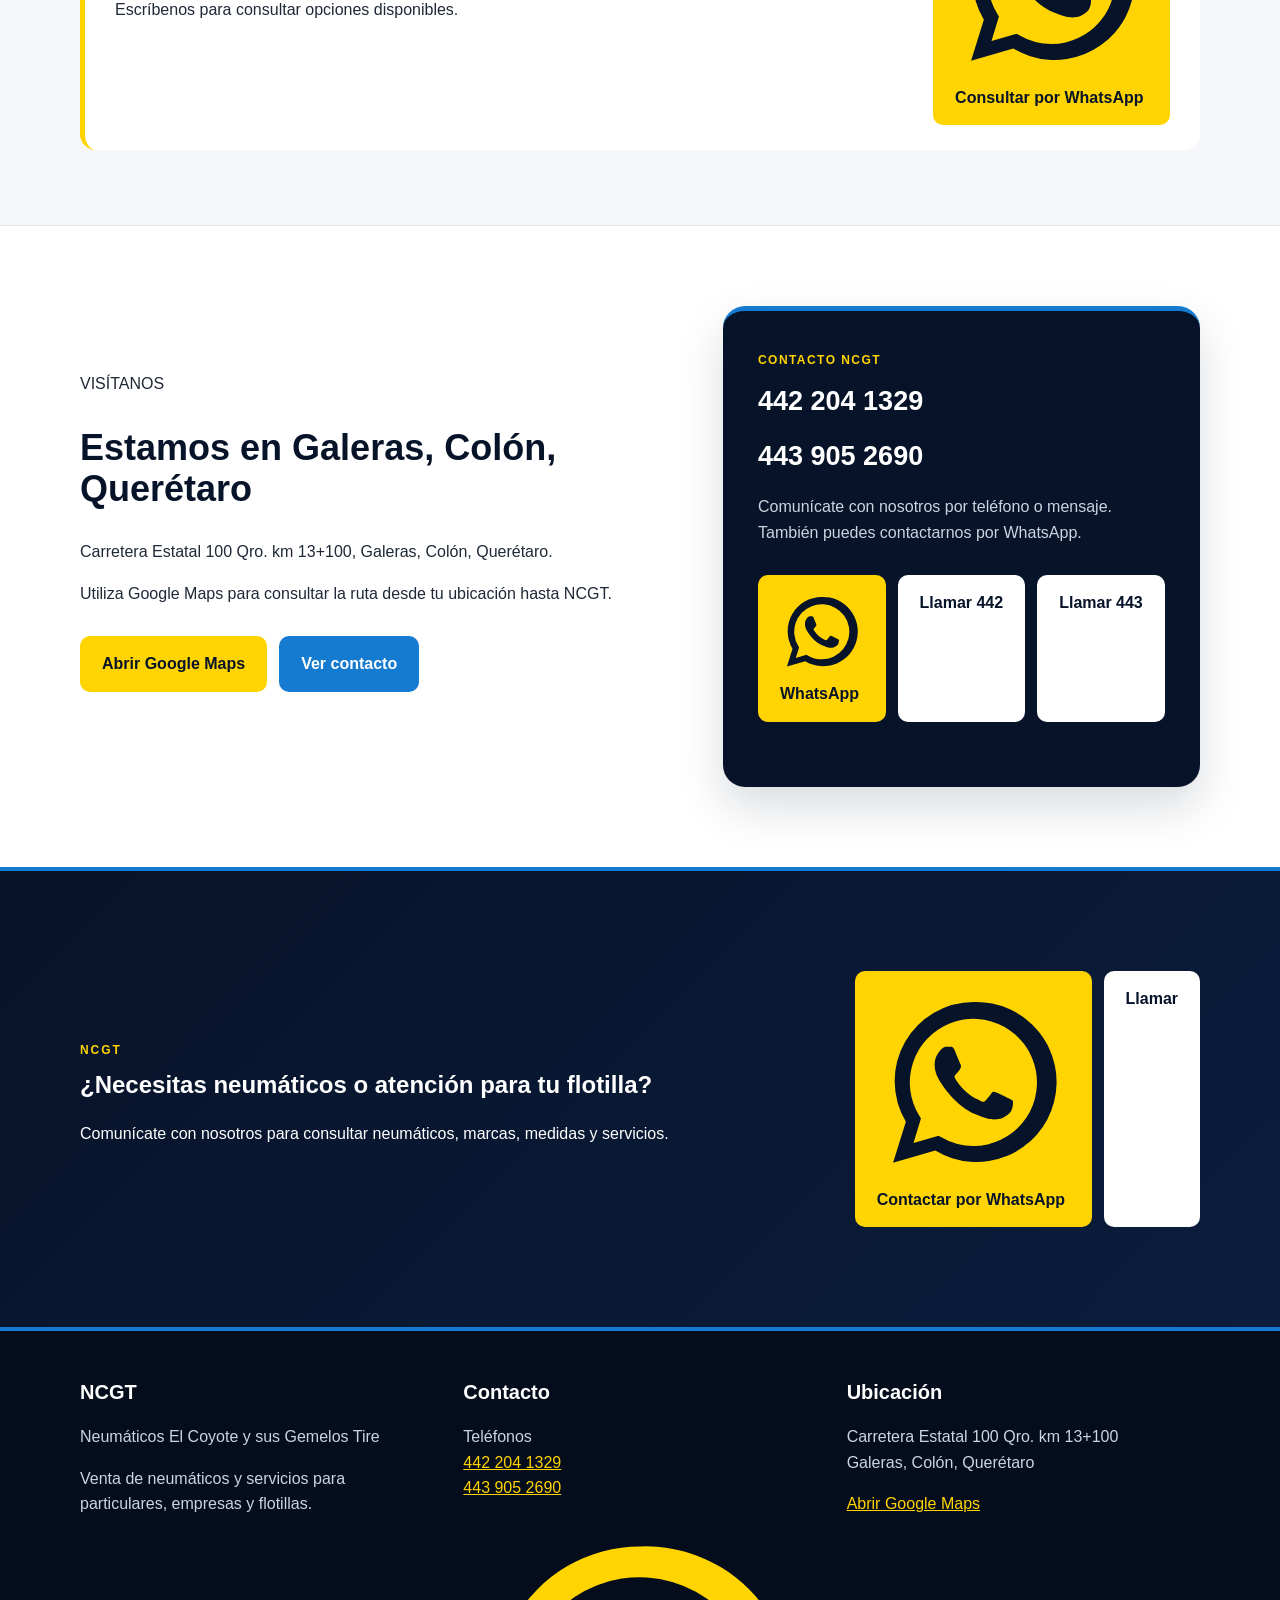
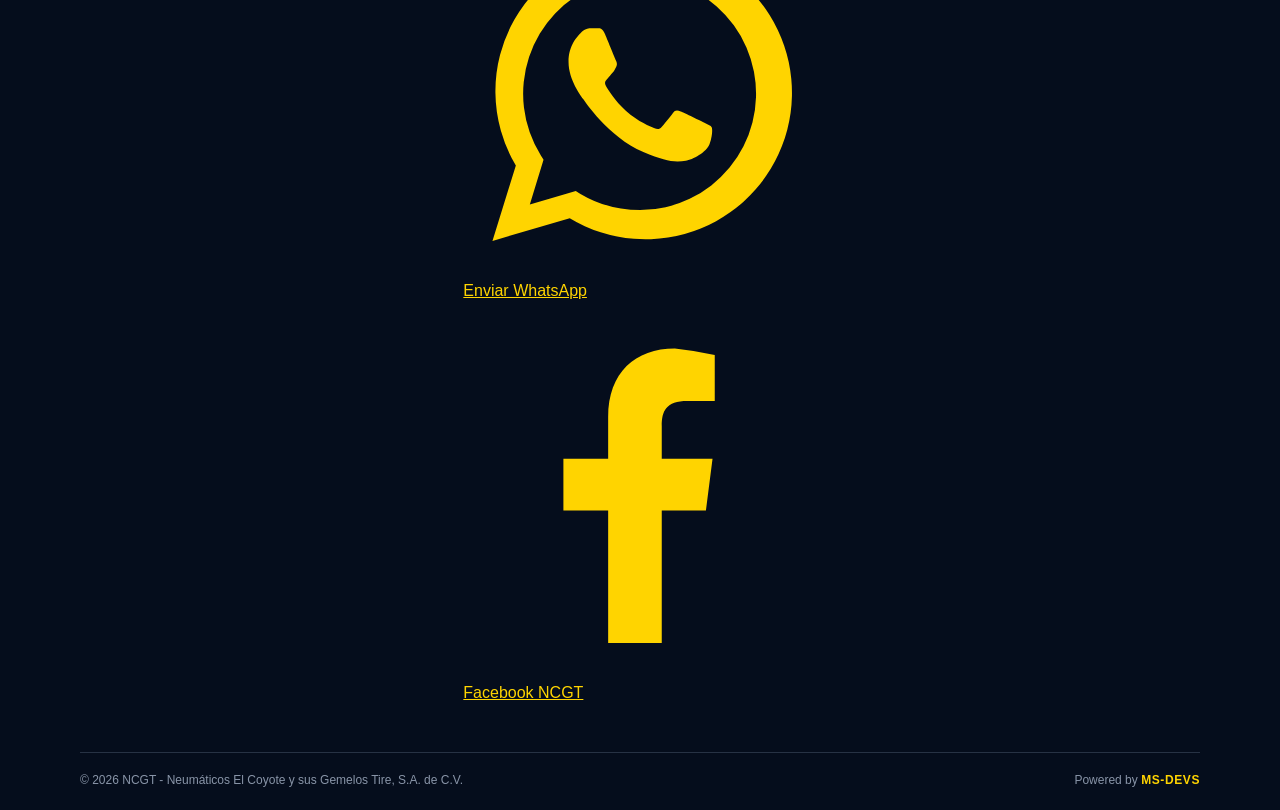
==== commit 23e911ae: "Update index.html" ====
--- a/index.html
+++ b/index.html
@@ -15,7 +15,9 @@
         content="Venta de neumáticos y servicios para flotillas en Galeras, Colón, Querétaro. NCGT El Coyote: neumáticos, semáforeo, inspección de flotillas y capacitación.">
 
     <meta name="robots" content="index, follow">
+
     <meta name="google-site-verification" content="vPT7uxysCiY4apSR5yvUcxgIn6vW6wyJ2tzEPoXJZOg">
+
     <link rel="stylesheet" href="assets/css/styles.css">
 
 
@@ -29,7 +31,13 @@
     "@type": "TireShop",
     "name": "NCGT - Neumáticos El Coyote y sus Gemelos Tire",
     "description": "Venta de neumáticos y servicios especializados para particulares, empresas y flotillas.",
-    "telephone": "+52 442 204 1329",
+    "telephone": [
+      "+52 442 204 1329",
+      "+52 443 905 2690"
+    ],
+    "sameAs": [
+      "https://www.facebook.com/profile.php?id=100088442956305"
+    ],
     "address": {
       "@type": "PostalAddress",
       "streetAddress": "Carretera Estatal 100 Qro. km 13+100",
@@ -151,6 +159,10 @@
                         <a class="btn primary"
                             href="https://wa.me/524422041329?text=Hola%20NCGT%2C%20quiero%20solicitar%20informaci%C3%B3n."
                             target="_blank" rel="noopener">
+                            <svg class="social-icon" viewBox="0 0 24 24" aria-hidden="true" focusable="false">
+                                <path fill="currentColor"
+                                    d="M12.04 2a9.84 9.84 0 0 0-8.45 14.88L2 22l5.25-1.54A9.95 9.95 0 1 0 12.04 2Zm0 17.91a8.02 8.02 0 0 1-4.09-1.12l-.29-.17-3.12.91.93-3.04-.19-.31a7.91 7.91 0 1 1 6.76 3.73Zm4.39-5.92c-.24-.12-1.42-.7-1.64-.78-.22-.08-.38-.12-.54.12-.16.24-.62.78-.76.94-.14.16-.28.18-.52.06-.24-.12-1.01-.37-1.93-1.19-.71-.64-1.19-1.42-1.33-1.66-.14-.24-.02-.37.1-.49.11-.11.24-.28.36-.42.12-.14.16-.24.24-.4.08-.16.04-.3-.02-.42-.06-.12-.54-1.3-.74-1.78-.2-.47-.4-.4-.54-.41h-.46c-.16 0-.42.06-.64.3-.22.24-.84.82-.84 2s.86 2.32.98 2.48c.12.16 1.69 2.58 4.1 3.62.57.25 1.02.39 1.37.5.58.18 1.1.16 1.51.1.46-.07 1.42-.58 1.62-1.14.2-.56.2-1.04.14-1.14-.06-.1-.22-.16-.46-.28Z" />
+                            </svg>
                             WhatsApp
                         </a>
 
@@ -213,11 +225,15 @@
                     <div class="hero-contact">
 
                         <span>
-                            Teléfono y WhatsApp
+                            Teléfonos de contacto
                         </span>
 
                         <a href="tel:+524422041329">
                             442 204 1329
+                        </a>
+
+                        <a href="tel:+524439052690">
+                            443 905 2690
                         </a>
 
                     </div>
@@ -422,6 +438,10 @@
                     <a class="btn primary"
                         href="https://wa.me/524422041329?text=Hola%20NCGT%2C%20quiero%20cotizar%20neum%C3%A1ticos.%20La%20medida%20que%20necesito%20es%3A%20"
                         target="_blank" rel="noopener">
+                        <svg class="social-icon" viewBox="0 0 24 24" aria-hidden="true" focusable="false">
+                            <path fill="currentColor"
+                                d="M12.04 2a9.84 9.84 0 0 0-8.45 14.88L2 22l5.25-1.54A9.95 9.95 0 1 0 12.04 2Zm0 17.91a8.02 8.02 0 0 1-4.09-1.12l-.29-.17-3.12.91.93-3.04-.19-.31a7.91 7.91 0 1 1 6.76 3.73Zm4.39-5.92c-.24-.12-1.42-.7-1.64-.78-.22-.08-.38-.12-.54.12-.16.24-.62.78-.76.94-.14.16-.28.18-.52.06-.24-.12-1.01-.37-1.93-1.19-.71-.64-1.19-1.42-1.33-1.66-.14-.24-.02-.37.1-.49.11-.11.24-.28.36-.42.12-.14.16-.24.24-.4.08-.16.04-.3-.02-.42-.06-.12-.54-1.3-.74-1.78-.2-.47-.4-.4-.54-.41h-.46c-.16 0-.42.06-.64.3-.22.24-.84.82-.84 2s.86 2.32.98 2.48c.12.16 1.69 2.58 4.1 3.62.57.25 1.02.39 1.37.5.58.18 1.1.16 1.51.1.46-.07 1.42-.58 1.62-1.14.2-.56.2-1.04.14-1.14-.06-.1-.22-.16-.46-.28Z" />
+                        </svg>
                         Cotizar por WhatsApp
                     </a>
 
@@ -626,6 +646,10 @@
                             <a class="btn primary"
                                 href="https://wa.me/524422041329?text=Hola%20NCGT%2C%20quiero%20informaci%C3%B3n%20sobre%20el%20servicio%20de%20sem%C3%A1foreo."
                                 target="_blank" rel="noopener">
+                                <svg class="social-icon" viewBox="0 0 24 24" aria-hidden="true" focusable="false">
+                                    <path fill="currentColor"
+                                        d="M12.04 2a9.84 9.84 0 0 0-8.45 14.88L2 22l5.25-1.54A9.95 9.95 0 1 0 12.04 2Zm0 17.91a8.02 8.02 0 0 1-4.09-1.12l-.29-.17-3.12.91.93-3.04-.19-.31a7.91 7.91 0 1 1 6.76 3.73Zm4.39-5.92c-.24-.12-1.42-.7-1.64-.78-.22-.08-.38-.12-.54.12-.16.24-.62.78-.76.94-.14.16-.28.18-.52.06-.24-.12-1.01-.37-1.93-1.19-.71-.64-1.19-1.42-1.33-1.66-.14-.24-.02-.37.1-.49.11-.11.24-.28.36-.42.12-.14.16-.24.24-.4.08-.16.04-.3-.02-.42-.06-.12-.54-1.3-.74-1.78-.2-.47-.4-.4-.54-.41h-.46c-.16 0-.42.06-.64.3-.22.24-.84.82-.84 2s.86 2.32.98 2.48c.12.16 1.69 2.58 4.1 3.62.57.25 1.02.39 1.37.5.58.18 1.1.16 1.51.1.46-.07 1.42-.58 1.62-1.14.2-.56.2-1.04.14-1.14-.06-.1-.22-.16-.46-.28Z" />
+                                </svg>
                                 Solicitar información
                             </a>
 
@@ -803,6 +827,10 @@
                     <a class="btn primary"
                         href="https://wa.me/524422041329?text=Hola%20NCGT%2C%20busco%20una%20marca%20o%20medida%20espec%C3%ADfica%20de%20neum%C3%A1tico."
                         target="_blank" rel="noopener">
+                        <svg class="social-icon" viewBox="0 0 24 24" aria-hidden="true" focusable="false">
+                            <path fill="currentColor"
+                                d="M12.04 2a9.84 9.84 0 0 0-8.45 14.88L2 22l5.25-1.54A9.95 9.95 0 1 0 12.04 2Zm0 17.91a8.02 8.02 0 0 1-4.09-1.12l-.29-.17-3.12.91.93-3.04-.19-.31a7.91 7.91 0 1 1 6.76 3.73Zm4.39-5.92c-.24-.12-1.42-.7-1.64-.78-.22-.08-.38-.12-.54.12-.16.24-.62.78-.76.94-.14.16-.28.18-.52.06-.24-.12-1.01-.37-1.93-1.19-.71-.64-1.19-1.42-1.33-1.66-.14-.24-.02-.37.1-.49.11-.11.24-.28.36-.42.12-.14.16-.24.24-.4.08-.16.04-.3-.02-.42-.06-.12-.54-1.3-.74-1.78-.2-.47-.4-.4-.54-.41h-.46c-.16 0-.42.06-.64.3-.22.24-.84.82-.84 2s.86 2.32.98 2.48c.12.16 1.69 2.58 4.1 3.62.57.25 1.02.39 1.37.5.58.18 1.1.16 1.51.1.46-.07 1.42-.58 1.62-1.14.2-.56.2-1.04.14-1.14-.06-.1-.22-.16-.46-.28Z" />
+                        </svg>
                         Consultar por WhatsApp
                     </a>
 
@@ -880,10 +908,13 @@
                             442 204 1329
                         </h3>
 
-
-                        <p>
-                            Utiliza el mismo número para llamadas,
-                            mensajes y WhatsApp.
+                        <h3>
+                            443 905 2690
+                        </h3>
+
+                        <p>
+                            Comunícate con nosotros por teléfono o mensaje.
+                            También puedes contactarnos por WhatsApp.
                         </p>
 
 
@@ -892,12 +923,20 @@
                             <a class="btn primary"
                                 href="https://wa.me/524422041329?text=Hola%20NCGT%2C%20quiero%20solicitar%20informaci%C3%B3n."
                                 target="_blank" rel="noopener">
+                                <svg class="social-icon" viewBox="0 0 24 24" aria-hidden="true" focusable="false">
+                                    <path fill="currentColor"
+                                        d="M12.04 2a9.84 9.84 0 0 0-8.45 14.88L2 22l5.25-1.54A9.95 9.95 0 1 0 12.04 2Zm0 17.91a8.02 8.02 0 0 1-4.09-1.12l-.29-.17-3.12.91.93-3.04-.19-.31a7.91 7.91 0 1 1 6.76 3.73Zm4.39-5.92c-.24-.12-1.42-.7-1.64-.78-.22-.08-.38-.12-.54.12-.16.24-.62.78-.76.94-.14.16-.28.18-.52.06-.24-.12-1.01-.37-1.93-1.19-.71-.64-1.19-1.42-1.33-1.66-.14-.24-.02-.37.1-.49.11-.11.24-.28.36-.42.12-.14.16-.24.24-.4.08-.16.04-.3-.02-.42-.06-.12-.54-1.3-.74-1.78-.2-.47-.4-.4-.54-.41h-.46c-.16 0-.42.06-.64.3-.22.24-.84.82-.84 2s.86 2.32.98 2.48c.12.16 1.69 2.58 4.1 3.62.57.25 1.02.39 1.37.5.58.18 1.1.16 1.51.1.46-.07 1.42-.58 1.62-1.14.2-.56.2-1.04.14-1.14-.06-.1-.22-.16-.46-.28Z" />
+                                </svg>
                                 WhatsApp
                             </a>
 
 
                             <a class="btn light" href="tel:+524422041329">
-                                Llamar
+                                Llamar 442
+                            </a>
+
+                            <a class="btn light" href="tel:+524439052690">
+                                Llamar 443
                             </a>
 
                         </div>
@@ -948,6 +987,10 @@
                     <a class="btn primary"
                         href="https://wa.me/524422041329?text=Hola%20NCGT%2C%20quiero%20solicitar%20informaci%C3%B3n."
                         target="_blank" rel="noopener">
+                        <svg class="social-icon" viewBox="0 0 24 24" aria-hidden="true" focusable="false">
+                            <path fill="currentColor"
+                                d="M12.04 2a9.84 9.84 0 0 0-8.45 14.88L2 22l5.25-1.54A9.95 9.95 0 1 0 12.04 2Zm0 17.91a8.02 8.02 0 0 1-4.09-1.12l-.29-.17-3.12.91.93-3.04-.19-.31a7.91 7.91 0 1 1 6.76 3.73Zm4.39-5.92c-.24-.12-1.42-.7-1.64-.78-.22-.08-.38-.12-.54.12-.16.24-.62.78-.76.94-.14.16-.28.18-.52.06-.24-.12-1.01-.37-1.93-1.19-.71-.64-1.19-1.42-1.33-1.66-.14-.24-.02-.37.1-.49.11-.11.24-.28.36-.42.12-.14.16-.24.24-.4.08-.16.04-.3-.02-.42-.06-.12-.54-1.3-.74-1.78-.2-.47-.4-.4-.54-.41h-.46c-.16 0-.42.06-.64.3-.22.24-.84.82-.84 2s.86 2.32.98 2.48c.12.16 1.69 2.58 4.1 3.62.57.25 1.02.39 1.37.5.58.18 1.1.16 1.51.1.46-.07 1.42-.58 1.62-1.14.2-.56.2-1.04.14-1.14-.06-.1-.22-.16-.46-.28Z" />
+                        </svg>
                         Contactar por WhatsApp
                     </a>
 
@@ -1003,20 +1046,41 @@
                 </b>
 
                 <p>
-                    Teléfono y WhatsApp
+                    Teléfonos
                     <br>
 
                     <a href="tel:+524422041329">
                         442 204 1329
                     </a>
+
+                    <br>
+
+                    <a href="tel:+524439052690">
+                        443 905 2690
+                    </a>
                 </p>
 
                 <p>
 
                     <a href="https://wa.me/524422041329" target="_blank" rel="noopener">
+                        <svg class="social-icon" viewBox="0 0 24 24" aria-hidden="true" focusable="false">
+                            <path fill="currentColor"
+                                d="M12.04 2a9.84 9.84 0 0 0-8.45 14.88L2 22l5.25-1.54A9.95 9.95 0 1 0 12.04 2Zm0 17.91a8.02 8.02 0 0 1-4.09-1.12l-.29-.17-3.12.91.93-3.04-.19-.31a7.91 7.91 0 1 1 6.76 3.73Zm4.39-5.92c-.24-.12-1.42-.7-1.64-.78-.22-.08-.38-.12-.54.12-.16.24-.62.78-.76.94-.14.16-.28.18-.52.06-.24-.12-1.01-.37-1.93-1.19-.71-.64-1.19-1.42-1.33-1.66-.14-.24-.02-.37.1-.49.11-.11.24-.28.36-.42.12-.14.16-.24.24-.4.08-.16.04-.3-.02-.42-.06-.12-.54-1.3-.74-1.78-.2-.47-.4-.4-.54-.41h-.46c-.16 0-.42.06-.64.3-.22.24-.84.82-.84 2s.86 2.32.98 2.48c.12.16 1.69 2.58 4.1 3.62.57.25 1.02.39 1.37.5.58.18 1.1.16 1.51.1.46-.07 1.42-.58 1.62-1.14.2-.56.2-1.04.14-1.14-.06-.1-.22-.16-.46-.28Z" />
+                        </svg>
                         Enviar WhatsApp
                     </a>
 
+                </p>
+
+                <p>
+                    <a href="https://www.facebook.com/profile.php?id=100088442956305" class="social-link facebook-link"
+                        target="_blank" rel="noopener noreferrer">
+                        <svg class="social-icon" viewBox="0 0 24 24" aria-hidden="true" focusable="false">
+                            <path fill="currentColor"
+                                d="M13.5 22v-9h3l.45-3.5H13.5V7.27c0-1.01.28-1.7 1.74-1.7H17.1V2.44A25.1 25.1 0 0 0 14.39 2C11.7 2 9.86 3.64 9.86 6.65V9.5H6.82V13h3.04v9h3.64Z" />
+                        </svg>
+                        Facebook NCGT
+                    </a>
                 </p>
 
             </div>
